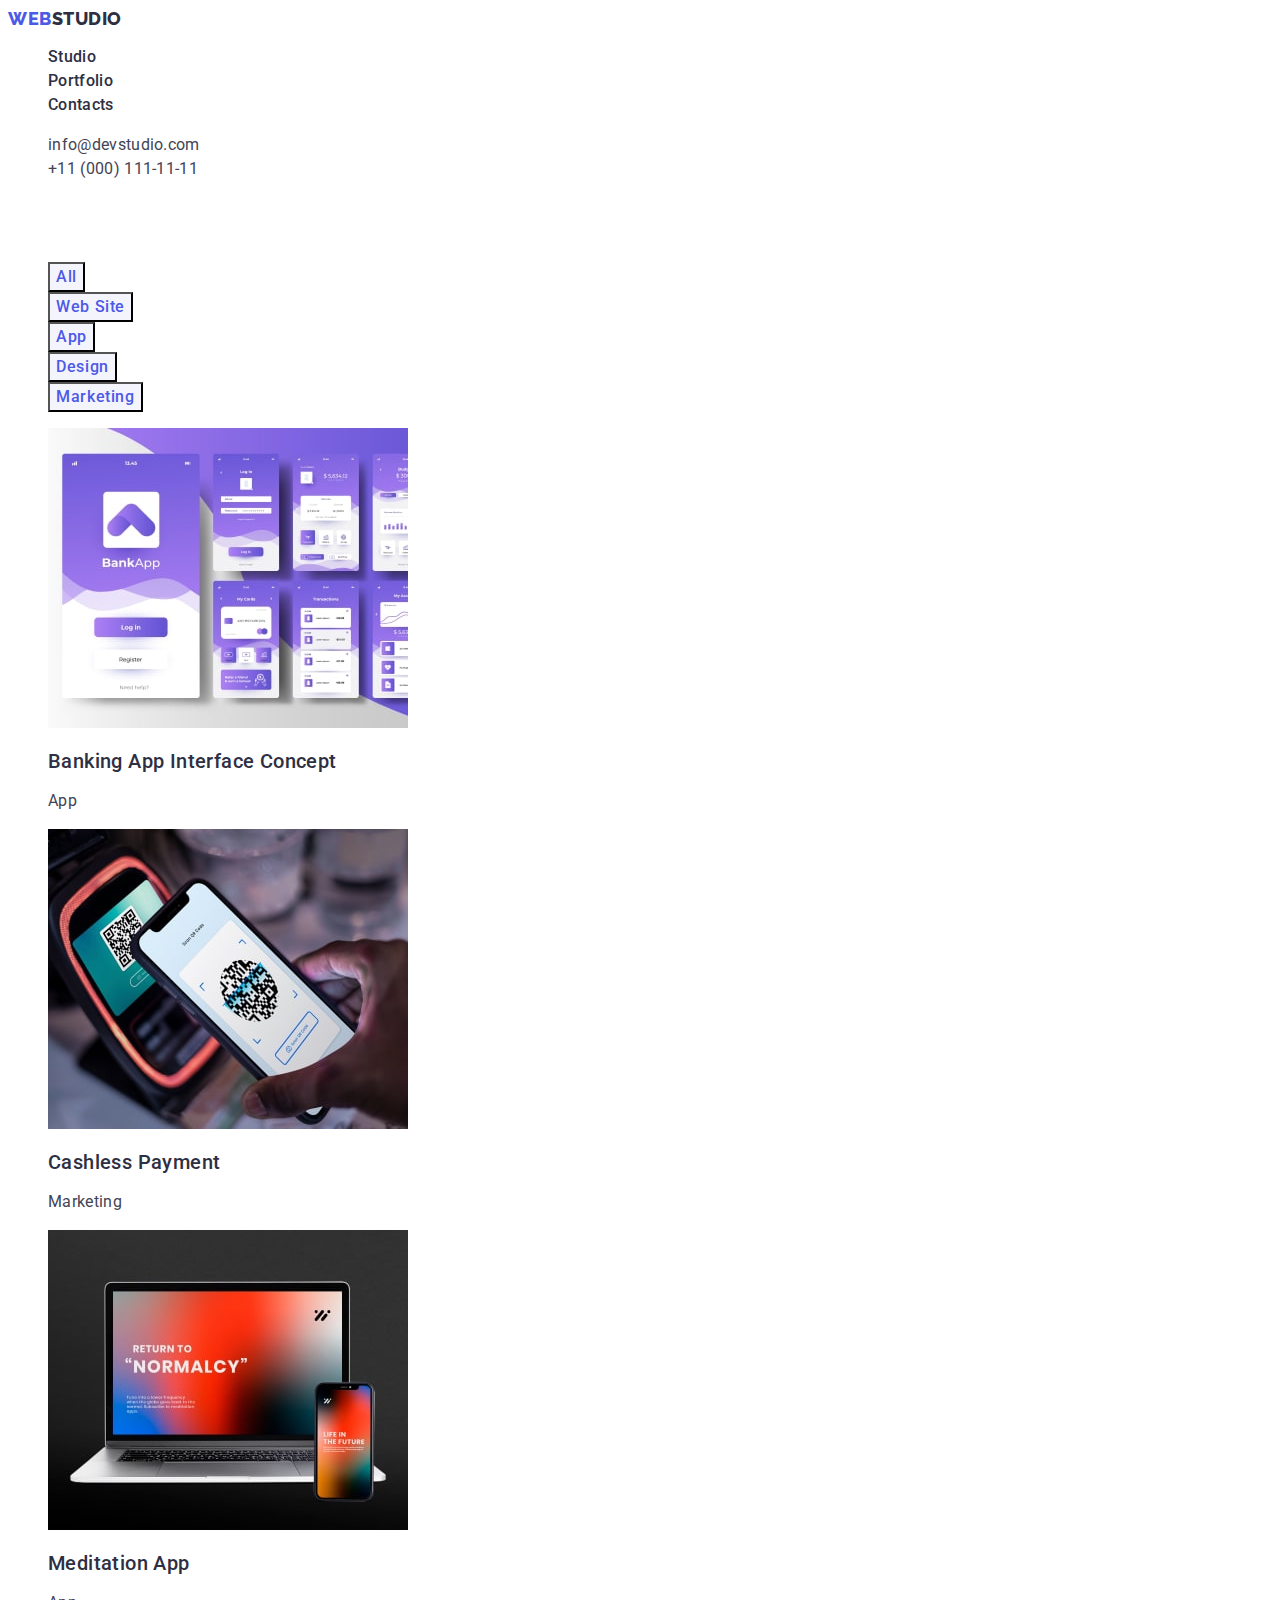
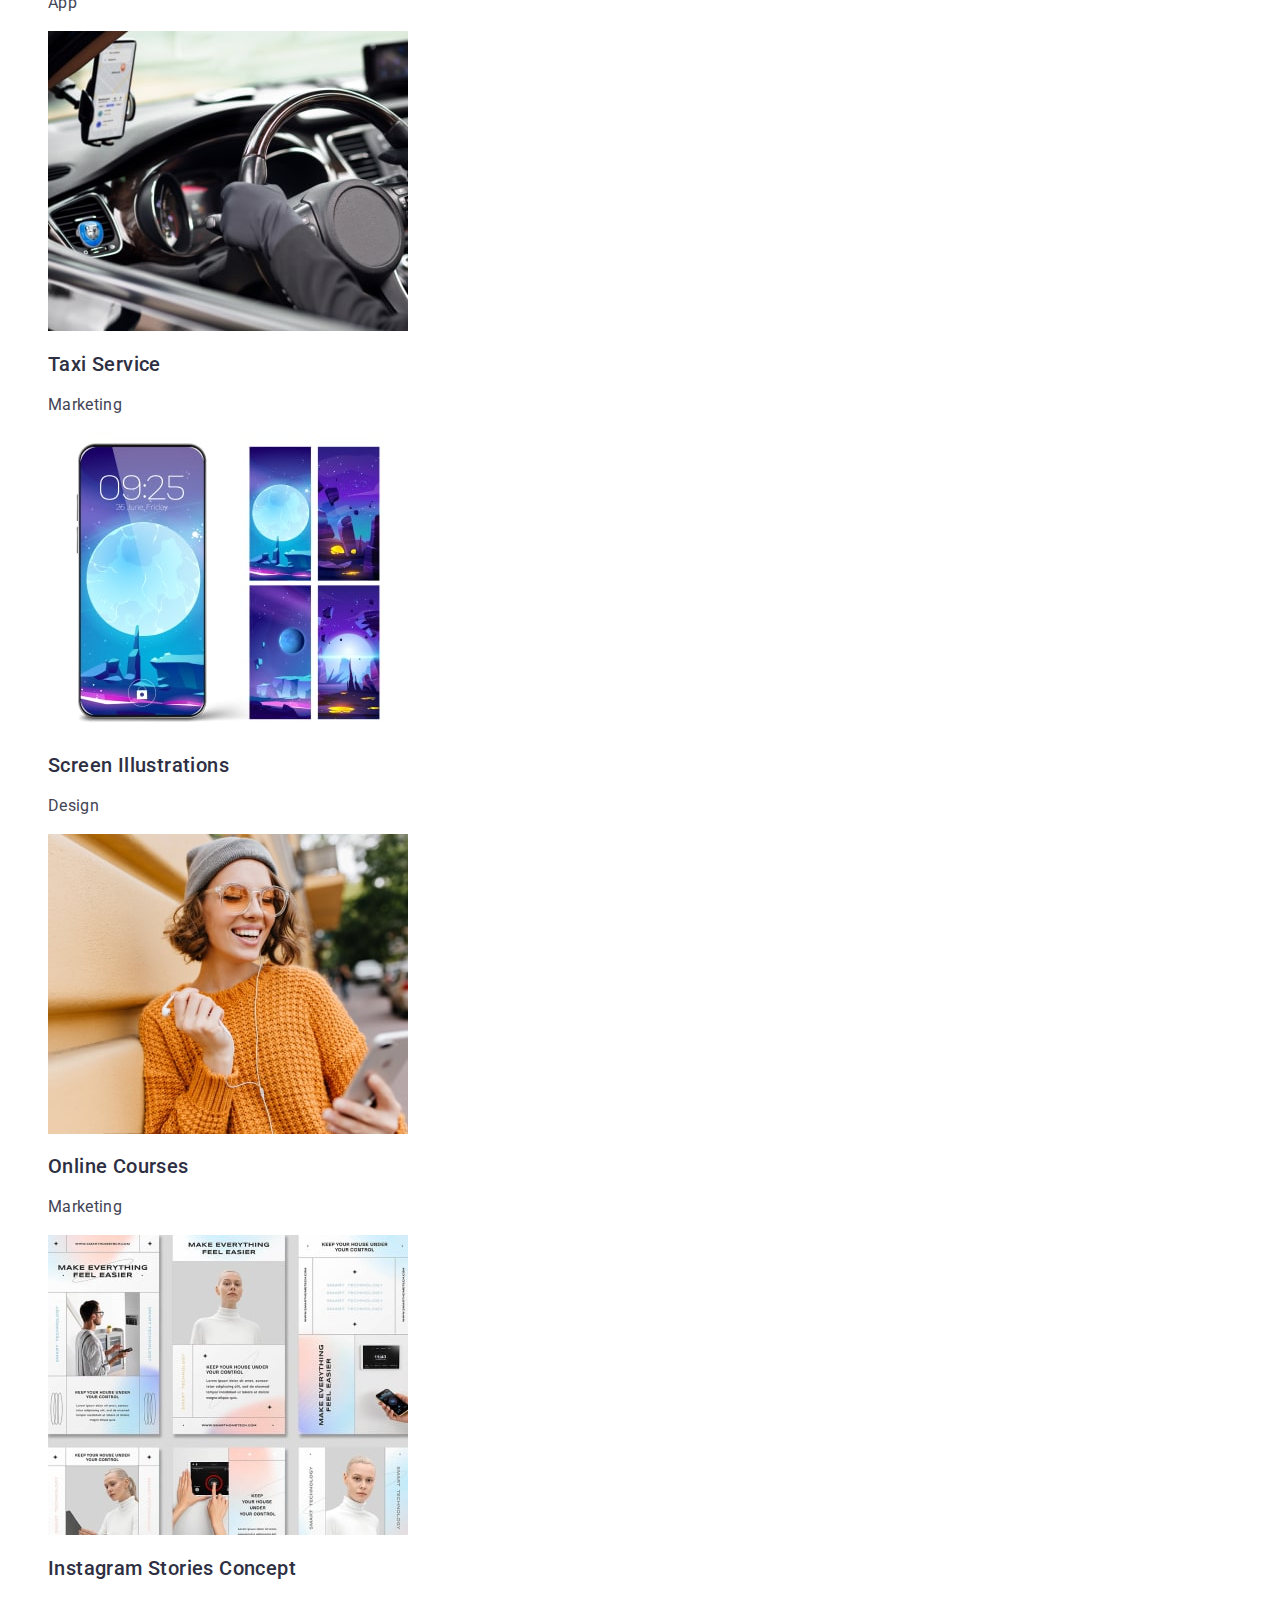
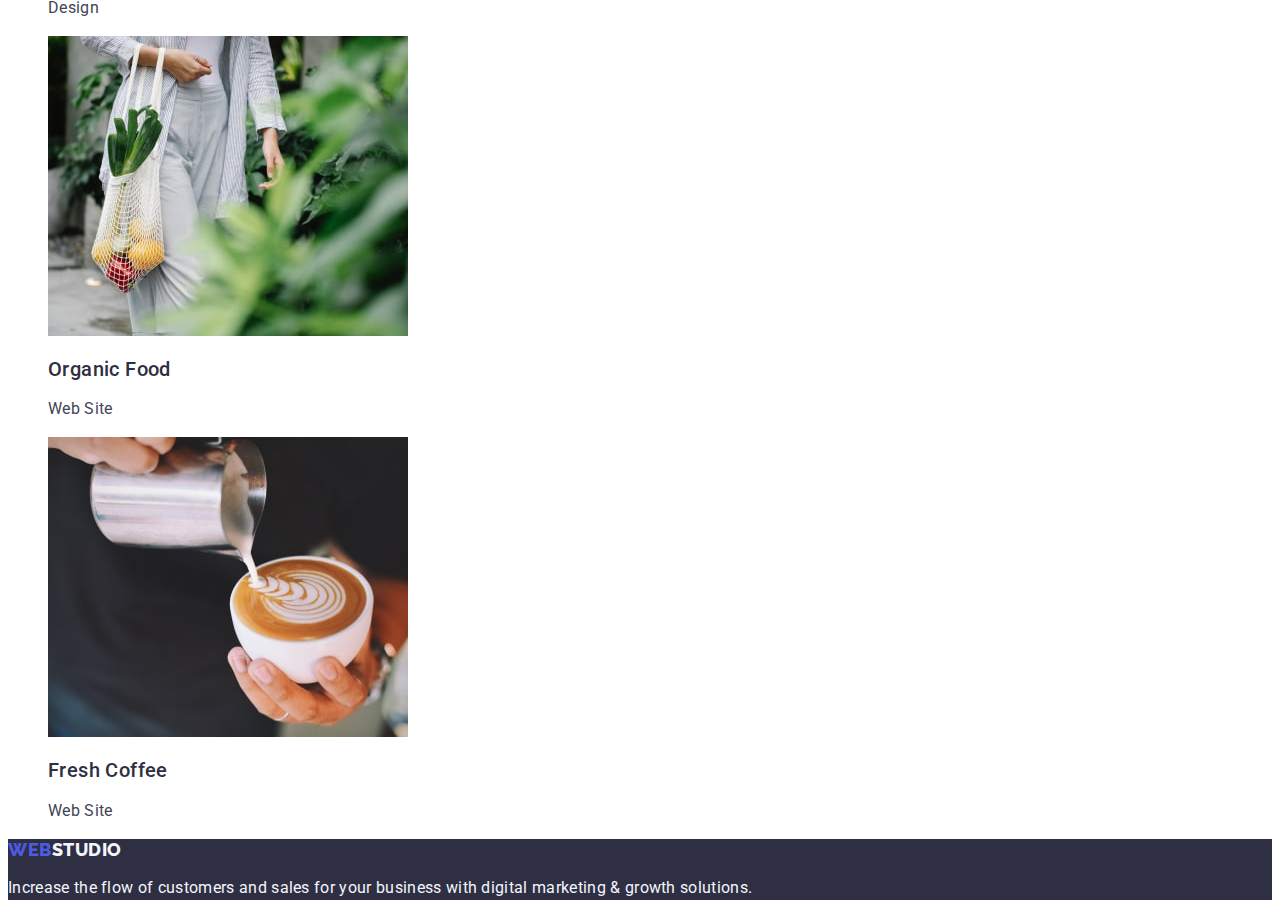
==== portfolio.html @ d4477501 "Initial commit" ====
<!DOCTYPE html>
<html lang="en">
  <head>
    <meta charset="UTF-8" />
    <meta name="viewport" content="width=device-width, initial-scale=1.0" />
    <title>Portfolio(Version 4.0)</title>
    <link rel="preconnect" href="https://fonts.googleapis.com" />
    <link rel="preconnect" href="https://fonts.gstatic.com" crossorigin />
    <link
      href="https://fonts.googleapis.com/css2?family=Raleway:wght@800&family=Roboto:wght@400;500;700&display=swap"
      rel="stylesheet"
    />
    <link rel="stylesheet" href="./css/style.css" />
  </head>
  <body>
    <header class="header">
      <nav class="header-navigation">
        <a class="header-logo link" href="./index.html"
          >Web<span class="secondpart-logo">Studio</span></a
        >
        <ul class="header-menu list">
          <li class="header-menu-item">
            <a class="header-menu-list link" href="./index.html">Studio</a>
          </li>
          <li class="header-menu-item">
            <a class="header-menu-list link" href="./portfolio.html"
              >Portfolio</a
            >
          </li>
          <li class="header-menu-item">
            <a class="header-menu-list link" href="">Contacts</a>
          </li>
        </ul>
      </nav>
      <address class="contacts">
        <ul class="contacts-list list">
          <li class="contacts-item">
            <a class="contacts-item-link link" href="mailto:info@devstudio.com"
              >info@devstudio.com</a
            >
          </li>
          <li class="contacts-item">
            <a class="contacts-item-link link" href="tel:+110001111111"
              >+11 (000) 111-11-11</a
            >
          </li>
        </ul>
      </address>
    </header>
    <main>
      <section>
        <h1 class="visually-hidden">Projects</h1>
        <ul class="projects-list list">
          <li><button class="button-project" type="button">All</button></li>
          <li>
            <button class="button-project" type="button">Web Site</button>
          </li>
          <li><button class="button-project" type="button">App</button></li>
          <li><button class="button-project" type="button">Design</button></li>
          <li>
            <button class="button-project" type="button">Marketing</button>
          </li>
        </ul>
        <ul class="portfolio-list list">
          <li class="portfolio-item">
            <a class="portfolio-link link" href="./images/bankingapp.jpg">
              <img src="./images/bankingapp.jpg" alt="bankingapp" width="360" />
              <h2 class="portfolio-projects-titles">
                Banking App Interface Concept
              </h2>
              <p class="portfolio-projects-text">App</p>
            </a>
          </li>
          <li class="portfolio-item">
            <a class="portfolio-link link" href="./images/cashless.jpg"
              ><img src="./images/cashless.jpg" alt="cashless" width="360" />
              <h2 class="portfolio-projects-titles">Cashless Payment</h2>
              <p class="portfolio-projects-text">Marketing</p>
            </a>
          </li>
          <li class="portfolio-item">
            <a class="portfolio-link link" href="./images/meditationapp.jpg">
              <img
                src="./images/meditationapp.jpg"
                alt="meditationapp"
                width="360"
              />
              <h2 class="portfolio-projects-titles">Meditation App</h2>
              <p class="portfolio-projects-text">App</p>
            </a>
          </li>
          <li class="portfolio-item">
            <a class="portfolio-link link" href="./images/taxi.jpg">
              <img src="./images/taxi.jpg" alt="taxi" width="360" />
              <h2 class="portfolio-projects-titles">Taxi Service</h2>
              <p class="portfolio-projects-text">Marketing</p>
            </a>
          </li>
          <li class="portfolio-item">
            <a class="portfolio-link link" href="./images/screen.jpg"
              ><img src="./images/screen.jpg" alt="screen" width="360" />
              <h2 class="portfolio-projects-titles">Screen Illustrations</h2>
              <p class="portfolio-projects-text">Design</p>
            </a>
          </li>
          <li class="portfolio-item">
            <a class="portfolio-link link" href="./images/onlinecourses.jpg">
              <img
                src="./images/onlinecourses.jpg"
                alt="onlinecourses"
                width="360"
              />
              <h2 class="portfolio-projects-titles">Online Courses</h2>
              <p class="portfolio-projects-text">Marketing</p>
            </a>
          </li>
          <li class="portfolio-item">
            <a class="portfolio-link link" href="./images/instastories.jpg">
              <img
                src="./images/instastories.jpg"
                alt="instastories"
                width="360"
              />
              <h2 class="portfolio-projects-titles">
                Instagram Stories Concept
              </h2>
              <p class="portfolio-projects-text">Design</p>
            </a>
          </li>
          <li class="portfolio-item">
            <a class="portfolio-link link" href="./images/organicfood.jpg">
              <img
                src="./images/organicfood.jpg"
                alt="organicfood"
                width="360"
              />
              <h2 class="portfolio-projects-titles">Organic Food</h2>
              <p class="portfolio-projects-text">Web Site</p>
            </a>
          </li>
          <li class="portfolio-item">
            <a class="portfolio-link link" href="./images/coffee.jpg">
              <img src="./images/coffee.jpg" alt="coffee" width="360" />
              <h2 class="portfolio-projects-titles">Fresh Coffee</h2>
              <p class="portfolio-projects-text">Web Site</p>
            </a>
          </li>
        </ul>
      </section>
    </main>
    <footer class="footer">
      <a class="footer-logo link" href="./index.html"
        >Web<span class="footer-secondpart-logo">Studio</span></a
      >
      <p class="footer-text">
        Increase the flow of customers and sales for your business with digital
        marketing & growth solutions.
      </p>
    </footer>
  </body>
</html>
---- css/style.css ----
:root{
    --iris: #4D5AE5;
    --navyblue: #2E2F42;
    --ocean: #404BBF;
    --slate: #434455;
    --white: #FFF;
    --cloud: #F4F4FD;
    --cornflower: #E7E9FC;    
}

body { 
    font-family: "Roboto", sans-serif;
    color:var(--slate);
    background-color: var(--white);
}
.visually-hidden {
    clip: rect(0 0 0 0);
    clip-path: inset(50%);
    overflow: hidden;
    white-space: nowrap;
}
.link {
    text-decoration: none;
}
.list {
    list-style-type: none;
}
.header-logo {
    color: var(--iris);
        font-size: 18px;
        font-family: Raleway, sans-serif;        
        font-weight: 800;
        line-height: 1.17;
        letter-spacing: 0.03em;
        text-transform: uppercase;
}
.secondpart-logo {
    color: var(--navyblue);
}
/**---------------HEADER----------------*/
.header-menu-list {
    color: var(--navyblue);
    font-size: 16px;
    font-weight: 500;
    line-height: 1.5;
    letter-spacing: 0.02em;
}
.header-menu-list:hover,
.header-menu-list:focus {
    color: var(--ocean);
}

    .contacts {
        font-style: normal;
    }

.contacts-item-link {
    color: var(--slate);
        font-size: 16px;
        line-height: 1.5;
        letter-spacing: 0.02em;
}
.contacts-item-link:hover,
.contacts-item-link:focus {
    color: var(--ocean);
}
/**---------------HERO----------------*/
.hero {
    background: var(--navyblue);
}
.hero-tittle {
        color: var(--white);
        text-align: center;
        font-size: 56px;
        font-weight: 700;
        line-height: 1.07;
        letter-spacing: 0.02em;
}
.hero-button {
        color:var(--white);       
        font-size: 16px;
        font-family: "Roboto", sans-serif;
        font-weight: 500;
        line-height: 1.5;
        letter-spacing: 0.04em;
        background-color: var(--iris);
        cursor: pointer;
}
.hero-button:hover,
.hero-button:focus {
    background-color: var(--ocean);
}

/**---------------ADWANTAGES----------------*/

.advantages {

}

.advantages-list {

}


.advantages-item {

}

.advantages-subtitle {
    color: var(--navyblue);
    font-size: 20px;
    font-weight: 500;
    line-height: 1.2;
    letter-spacing: 0.02em;
}

.advantages-item-text {
    color: var(--slate);
    font-size: 16px;
    line-height: 1.5;
    letter-spacing: 0.02em;
}


/**---------------PRODUUCTS----------------*/


.products {}

.products-title {
        color: var(--navyblue);
        text-align: center;
        font-size: 36px;
        font-weight: 700;
        line-height: 1.11;
        letter-spacing: 0.02em;
        text-transform: capitalize;
}

.products-list {}

.list {}

.products-item {}

.products-img {}

/**---------------TEAM----------------*/


.team {
background-color: var(--cloud);
}

.team-tittle {
        color: var(--navyblue);
        text-align: center;
        font-size: 36px;
        font-weight: 700;
        line-height: 1.11;
        letter-spacing: 0.02em;
        text-transform: capitalize;
}

.team-list {
}

.list {}

.team-item {
    background-color: var(--white);
}

.team-name {
        color: var(--navyblue);
        text-align: center;
        font-size: 20px;
        font-weight: 500;
        line-height: 1.2;
        letter-spacing: 0.02em;
}

.team-name-text {

        color: var(--slate);
        text-align: center;
        font-size: 16px;
        line-height: 1.5;
        letter-spacing: 0.02em;
}

/**---------------FOOTER----------------*/

.footer {
    background-color: var(--navyblue);
}

.footer-logo {
        color: var(--iris);
        font-size: 18px;
        font-family: Raleway, sans-serif;
        font-weight: 800;
        line-height:1.17;
        letter-spacing: 0.03em;
        text-transform: uppercase;
}


.footer-secondpart-logo {
        color: var(--cloud);
}

.footer-text {
        color: var(--cloud);
        font-size: 16px;
        line-height: 1.5;
        letter-spacing: 0.02em;
}

/**---------------PORTFOLIOPROJECTS----------------*/

.projects-list {}

.button-project {
        color: var(--iris);
        text-align: center;
        font-family: Roboto, sans-serif;
        font-size: 16px;
        font-style: normal;
        font-weight: 500;
        line-height: 1.5;
        letter-spacing: 0.04em;
        background-color: var(--cloud);
        cursor: pointer;        
}

.button-project:hover,
.button-project:focus {
    color: var(--white);
    background-color: var(--ocean);
}

.portfolio-list {}

.portfolio-item {}

    .portfolio-projects-titles {
            color: var(--navyblue);
            font-size: 20px;
            font-weight: 500;
            line-height: 1.2;
            letter-spacing: 0.02em;
    }

    .portfolio-projects-text {
            color: var(--slate);
            font-size: 16px;
            line-height: 1.5;
            letter-spacing: 0.02em;
    }
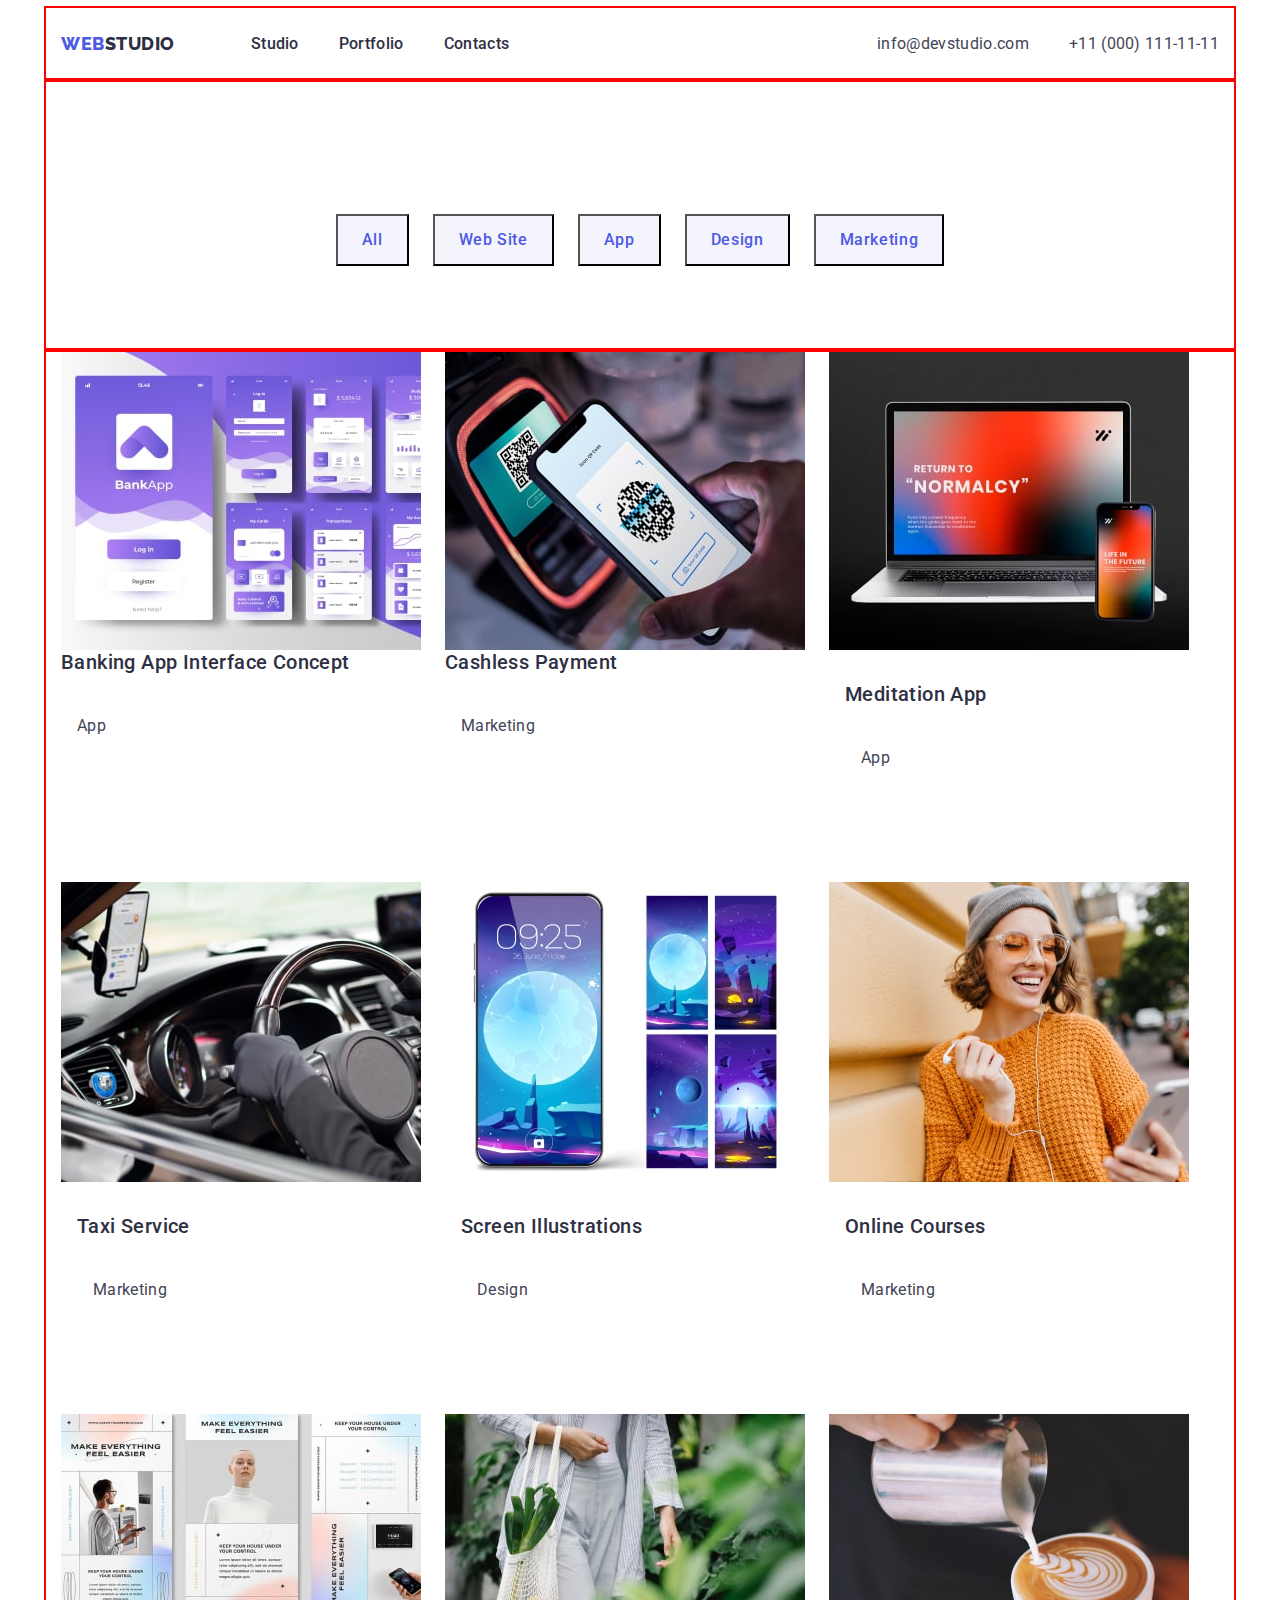
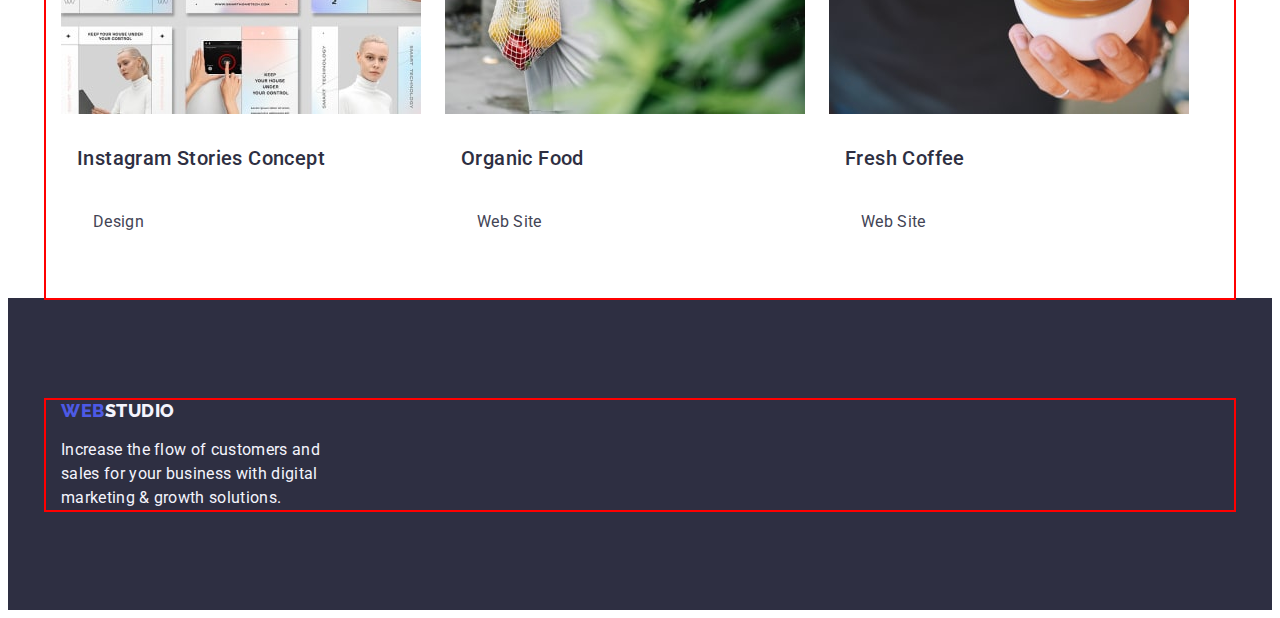
==== commit d6326baf: "hw-03" ====
--- a/portfolio.html
+++ b/portfolio.html
@@ -14,148 +14,177 @@
   </head>
   <body>
     <header class="header">
-      <nav class="header-navigation">
-        <a class="header-logo link" href="./index.html"
-          >Web<span class="secondpart-logo">Studio</span></a
-        >
-        <ul class="header-menu list">
-          <li class="header-menu-item">
-            <a class="header-menu-list link" href="./index.html">Studio</a>
-          </li>
-          <li class="header-menu-item">
-            <a class="header-menu-list link" href="./portfolio.html"
-              >Portfolio</a
-            >
-          </li>
-          <li class="header-menu-item">
-            <a class="header-menu-list link" href="">Contacts</a>
-          </li>
-        </ul>
-      </nav>
-      <address class="contacts">
-        <ul class="contacts-list list">
-          <li class="contacts-item">
-            <a class="contacts-item-link link" href="mailto:info@devstudio.com"
-              >info@devstudio.com</a
-            >
-          </li>
-          <li class="contacts-item">
-            <a class="contacts-item-link link" href="tel:+110001111111"
-              >+11 (000) 111-11-11</a
-            >
-          </li>
-        </ul>
-      </address>
+      <div class="header-container container">
+        <nav class="header-navigation">
+          <a class="header-logo link" href="./index.html"
+            >Web<span class="secondpart-logo">Studio</span></a
+          >
+          <ul class="header-menu list">
+            <li class="header-menu-item">
+              <a class="header-menu-list link" href="./index.html">Studio</a>
+            </li>
+            <li class="header-menu-item">
+              <a class="header-menu-list link" href="./portfolio.html"
+                >Portfolio</a
+              >
+            </li>
+            <li class="header-menu-item">
+              <a class="header-menu-list link" href="">Contacts</a>
+            </li>
+          </ul>
+        </nav>
+
+        <address class="contacts">
+          <ul class="contacts-list list">
+            <li class="contacts-item">
+              <a
+                class="contacts-item-link link"
+                href="mailto:info@devstudio.com"
+                >info@devstudio.com</a
+              >
+            </li>
+            <li class="contacts-item">
+              <a class="contacts-item-link link" href="tel:+110001111111"
+                >+11 (000) 111-11-11</a
+              >
+            </li>
+          </ul>
+        </address>
+      </div>
     </header>
     <main>
       <section>
-        <h1 class="visually-hidden">Projects</h1>
-        <ul class="projects-list list">
-          <li><button class="button-project" type="button">All</button></li>
-          <li>
-            <button class="button-project" type="button">Web Site</button>
-          </li>
-          <li><button class="button-project" type="button">App</button></li>
-          <li><button class="button-project" type="button">Design</button></li>
-          <li>
-            <button class="button-project" type="button">Marketing</button>
-          </li>
+        <div class="container">
+          <h1 class="visually-hidden">Projects</h1>
+          <ul class="projects-list list">
+            <li><button class="button-project" type="button">All</button></li>
+            <li>
+              <button class="button-project" type="button">Web Site</button>
+            </li>
+            <li><button class="button-project" type="button">App</button></li>
+            <li><button class="button-project" type="button">Design</button></li>
+            <li>
+              <button class="button-project" type="button">Marketing</button>
+            </li>
+        </div>
         </ul>
-        <ul class="portfolio-list list">
-          <li class="portfolio-item">
-            <a class="portfolio-link link" href="./images/bankingapp.jpg">
-              <img src="./images/bankingapp.jpg" alt="bankingapp" width="360" />
-              <h2 class="portfolio-projects-titles">
-                Banking App Interface Concept
-              </h2>
-              <p class="portfolio-projects-text">App</p>
-            </a>
-          </li>
-          <li class="portfolio-item">
-            <a class="portfolio-link link" href="./images/cashless.jpg"
-              ><img src="./images/cashless.jpg" alt="cashless" width="360" />
-              <h2 class="portfolio-projects-titles">Cashless Payment</h2>
-              <p class="portfolio-projects-text">Marketing</p>
-            </a>
-          </li>
-          <li class="portfolio-item">
-            <a class="portfolio-link link" href="./images/meditationapp.jpg">
-              <img
-                src="./images/meditationapp.jpg"
-                alt="meditationapp"
-                width="360"
-              />
-              <h2 class="portfolio-projects-titles">Meditation App</h2>
-              <p class="portfolio-projects-text">App</p>
-            </a>
-          </li>
-          <li class="portfolio-item">
-            <a class="portfolio-link link" href="./images/taxi.jpg">
-              <img src="./images/taxi.jpg" alt="taxi" width="360" />
-              <h2 class="portfolio-projects-titles">Taxi Service</h2>
-              <p class="portfolio-projects-text">Marketing</p>
-            </a>
-          </li>
-          <li class="portfolio-item">
-            <a class="portfolio-link link" href="./images/screen.jpg"
-              ><img src="./images/screen.jpg" alt="screen" width="360" />
-              <h2 class="portfolio-projects-titles">Screen Illustrations</h2>
-              <p class="portfolio-projects-text">Design</p>
-            </a>
-          </li>
-          <li class="portfolio-item">
-            <a class="portfolio-link link" href="./images/onlinecourses.jpg">
-              <img
-                src="./images/onlinecourses.jpg"
-                alt="onlinecourses"
-                width="360"
-              />
-              <h2 class="portfolio-projects-titles">Online Courses</h2>
-              <p class="portfolio-projects-text">Marketing</p>
-            </a>
-          </li>
-          <li class="portfolio-item">
-            <a class="portfolio-link link" href="./images/instastories.jpg">
-              <img
-                src="./images/instastories.jpg"
-                alt="instastories"
-                width="360"
-              />
-              <h2 class="portfolio-projects-titles">
-                Instagram Stories Concept
-              </h2>
-              <p class="portfolio-projects-text">Design</p>
-            </a>
-          </li>
-          <li class="portfolio-item">
-            <a class="portfolio-link link" href="./images/organicfood.jpg">
-              <img
-                src="./images/organicfood.jpg"
-                alt="organicfood"
-                width="360"
-              />
-              <h2 class="portfolio-projects-titles">Organic Food</h2>
-              <p class="portfolio-projects-text">Web Site</p>
-            </a>
-          </li>
-          <li class="portfolio-item">
-            <a class="portfolio-link link" href="./images/coffee.jpg">
-              <img src="./images/coffee.jpg" alt="coffee" width="360" />
-              <h2 class="portfolio-projects-titles">Fresh Coffee</h2>
-              <p class="portfolio-projects-text">Web Site</p>
-            </a>
-          </li>
-        </ul>
+        <div class="container">
+          <ul class="portfolio-list list">
+            <li class="portfolio-item">
+              <a class="portfolio-link link" href="./images/bankingapp.jpg">
+                <img src="./images/bankingapp.jpg" alt="bankingapp" width="360" />
+                <div class="project-text-block">
+                  <h2 class="portfolio-projects-titles">
+                    Banking App Interface Concept
+                  </h2>
+                  <p class="portfolio-projects-text">App</p>
+                </div>
+                </a>
+            </li>
+            <li class="portfolio-item">
+              <a class="portfolio-link link" href="./images/cashless.jpg"
+                ><img src="./images/cashless.jpg" alt="cashless" width="360" />
+                <div class="project-text-block">
+                  <h2 class="portfolio-projects-titles">Cashless Payment</h2>
+                  <p class="portfolio-projects-text">Marketing</p>
+                </div>
+              </a>
+            </li>
+            <li class="portfolio-item">
+              <a class="portfolio-link link" href="./images/meditationapp.jpg">
+                <img
+                  src="./images/meditationapp.jpg"
+                  alt="meditationapp"
+                  width="360"
+                />
+                <div class="portfolio-projects-text">
+                  <h2 class="portfolio-projects-titles">Meditation App</h2>
+                  <p class="portfolio-projects-text">App</p>
+                </div>
+              </a>
+            </li>
+            <li class="portfolio-item">
+              <a class="portfolio-link link" href="./images/taxi.jpg">
+                <img src="./images/taxi.jpg" alt="taxi" width="360" />
+                <div class="portfolio-projects-text">
+                  <h2 class="portfolio-projects-titles">Taxi Service</h2>
+                  <p class="portfolio-projects-text">Marketing</p>
+                </div>
+              </a>
+            </li>
+            <li class="portfolio-item">
+              <a class="portfolio-link link" href="./images/screen.jpg"
+                ><img src="./images/screen.jpg" alt="screen" width="360" />
+                <div class="portfolio-projects-text">
+                  <h2 class="portfolio-projects-titles">Screen Illustrations</h2>
+                  <p class="portfolio-projects-text">Design</p>
+                </div>
+              </a>
+            </li>
+            <li class="portfolio-item">
+              <a class="portfolio-link link" href="./images/onlinecourses.jpg">
+                <img
+                  src="./images/onlinecourses.jpg"
+                  alt="onlinecourses"
+                  width="360"
+                />
+                <div class="portfolio-projects-text">
+                  <h2 class="portfolio-projects-titles">Online Courses</h2>
+                  <p class="portfolio-projects-text">Marketing</p>
+                </div>
+              </a>
+            </li>
+            <li class="portfolio-item">
+              <a class="portfolio-link link" href="./images/instastories.jpg">
+                <img
+                  src="./images/instastories.jpg"
+                  alt="instastories"
+                  width="360"
+                />
+                <div class="portfolio-projects-text">
+                  <h2 class="portfolio-projects-titles">
+                    Instagram Stories Concept
+                  </h2>
+                  <p class="portfolio-projects-text">Design</p>
+                </div>
+              </a>
+            </li>
+            <li class="portfolio-item">
+              <a class="portfolio-link link" href="./images/organicfood.jpg">
+                <img
+                  src="./images/organicfood.jpg"
+                  alt="organicfood"
+                  width="360"
+                />
+                <div class="portfolio-projects-text">
+                  <h2 class="portfolio-projects-titles">Organic Food</h2>
+                  <p class="portfolio-projects-text">Web Site</p>
+                </div>
+              </a>
+            </li>
+            <li class="portfolio-item">
+              <a class="portfolio-link link" href="./images/coffee.jpg">
+                <img src="./images/coffee.jpg" alt="coffee" width="360" />
+                <div class="portfolio-projects-text">
+                  <h2 class="portfolio-projects-titles">Fresh Coffee</h2>
+                  <p class="portfolio-projects-text">Web Site</p>
+                </div>
+              </a>
+            </li>
+          </ul>
+        </div>
       </section>
     </main>
     <footer class="footer">
-      <a class="footer-logo link" href="./index.html"
-        >Web<span class="footer-secondpart-logo">Studio</span></a
-      >
-      <p class="footer-text">
-        Increase the flow of customers and sales for your business with digital
-        marketing & growth solutions.
-      </p>
+      <div class="container">
+        <a class="footer-logo link" href="./index.html"
+          >Web<span class="footer-secondpart-logo">Studio</span></a
+        >
+        <p class="footer-text">
+          Increase the flow of customers and sales for your business with
+          digital marketing & growth solutions.
+        </p>
+      </div>
     </footer>
   </body>
 </html>
--- a/css/style.css
+++ b/css/style.css
@@ -8,11 +8,40 @@
     --cornflower: #E7E9FC;    
 }
 
+p, h1,h2,h3,h4,h5,h6 {
+    margin-top: 0;
+    margin-bottom: 0;
+}
+
+ul, ol {
+    margin-top: 0;
+    margin-bottom: 0;
+    padding-left: 0;
+    margin: 0 auto;
+}
+
+img {
+    display: block;
+    max-width: 100%;
+    height: auto;
+}
+
 body { 
     font-family: "Roboto", sans-serif;
     color:var(--slate);
     background-color: var(--white);
 }
+
+.container {
+    width: 100%;
+    max-width: 1158px;
+    padding: 0 15px;
+    margin: 0 auto;
+    outline: 2px solid red;
+}
+
+
+
 .visually-hidden {
     clip: rect(0 0 0 0);
     clip-path: inset(50%);
@@ -33,11 +62,31 @@
         line-height: 1.17;
         letter-spacing: 0.03em;
         text-transform: uppercase;
+        margin-right: 76px;
 }
 .secondpart-logo {
     color: var(--navyblue);
 }
 /**---------------HEADER----------------*/
+
+.header-container {
+    display: flex;
+    align-items: center;
+    padding-top: 24px;
+    padding-bottom: 24px;
+    justify-content: space-between;
+}
+
+.header-navigation {
+    display: flex;
+    align-items: center;
+}
+
+.header-menu {
+    display: flex;
+    gap: 40px;
+}
+
 .header-menu-list {
     color: var(--navyblue);
     font-size: 16px;
@@ -54,6 +103,12 @@
         font-style: normal;
     }
 
+    .contacts-list {
+        display: flex;
+        gap: 40px;
+        margin-left: auto;
+    }
+
 .contacts-item-link {
     color: var(--slate);
         font-size: 16px;
@@ -65,9 +120,14 @@
     color: var(--ocean);
 }
 /**---------------HERO----------------*/
-.hero {
+.hero {   
     background: var(--navyblue);
 }
+    .hero-container {
+        padding: 188px  292px;
+        margin: 0 auto;
+    }
+
 .hero-tittle {
         color: var(--white);
         text-align: center;
@@ -75,6 +135,10 @@
         font-weight: 700;
         line-height: 1.07;
         letter-spacing: 0.02em;
+        text-align: center;
+        min-width: 496px;
+        margin: 0 auto;
+        margin-bottom: 48px;
 }
 .hero-button {
         color:var(--white);       
@@ -85,6 +149,9 @@
         letter-spacing: 0.04em;
         background-color: var(--iris);
         cursor: pointer;
+        display: block;
+        padding: 16px 32px;
+        margin: 0 auto;
 }
 .hero-button:hover,
 .hero-button:focus {
@@ -94,15 +161,21 @@
 /**---------------ADWANTAGES----------------*/
 
 .advantages {
-
-}
+    margin:0 0;
+    padding-top: 120px;
+
+}
+
 
 .advantages-list {
+    display: flex;
+    gap: 24px;
 
 }
 
 
 .advantages-item {
+    width: calc((100% - 24px * 3) / 4);
 
 }
 
@@ -112,6 +185,7 @@
     font-weight: 500;
     line-height: 1.2;
     letter-spacing: 0.02em;
+    margin-bottom: 8px;
 }
 
 .advantages-item-text {
@@ -125,7 +199,9 @@
 /**---------------PRODUUCTS----------------*/
 
 
-.products {}
+.products {
+    padding-top: 120px;
+}
 
 .products-title {
         color: var(--navyblue);
@@ -135,13 +211,19 @@
         line-height: 1.11;
         letter-spacing: 0.02em;
         text-transform: capitalize;
-}
-
-.products-list {}
-
-.list {}
-
-.products-item {}
+        text-align: center;
+        margin-bottom: 72px;
+}
+
+.products-list {
+    display: flex;
+    gap: 24px;
+}
+
+.products-item {
+    width: calc ((100% - 48px) / 3);
+    padding-bottom: 120px;
+}
 
 .products-img {}
 
@@ -160,15 +242,24 @@
         line-height: 1.11;
         letter-spacing: 0.02em;
         text-transform: capitalize;
+        padding-top: 120px;
+        text-align: center;
+        margin-bottom: 72px;
 }
 
 .team-list {
+    display: flex;
+    gap: 24px;
+    padding-bottom: 120px;
 }
 
 .list {}
 
 .team-item {
+    width: calc((100% - 72) - 4);
     background-color: var(--white);
+    margin-bottom: 120px;
+    margin-bottom: 8px;
 }
 
 .team-name {
@@ -178,6 +269,7 @@
         font-weight: 500;
         line-height: 1.2;
         letter-spacing: 0.02em;
+        margin-top: 32px;
 }
 
 .team-name-text {
@@ -187,12 +279,17 @@
         font-size: 16px;
         line-height: 1.5;
         letter-spacing: 0.02em;
+        padding-bottom: 32px;
 }
 
 /**---------------FOOTER----------------*/
 
 .footer {
     background-color: var(--navyblue);
+    padding-top: 101.5px;
+    padding-bottom: 100px;
+    display: flex;
+    margin: 0 0;
 }
 
 .footer-logo {
@@ -202,12 +299,12 @@
         font-weight: 800;
         line-height:1.17;
         letter-spacing: 0.03em;
-        text-transform: uppercase;
+        text-transform: uppercase;        
 }
 
 
 .footer-secondpart-logo {
-        color: var(--cloud);
+        color: var(--cloud);        
 }
 
 .footer-text {
@@ -215,11 +312,20 @@
         font-size: 16px;
         line-height: 1.5;
         letter-spacing: 0.02em;
+        max-width: 264px;
+        margin-top: 17.5px;
 }
 
 /**---------------PORTFOLIOPROJECTS----------------*/
 
-.projects-list {}
+.projects-list {
+    display: flex;
+    padding-top: 96px;
+    padding-bottom: 84px;
+    margin: 0 auto;
+    justify-content: center;
+    gap: 24px;    
+}
 
 .button-project {
         color: var(--iris);
@@ -231,7 +337,8 @@
         line-height: 1.5;
         letter-spacing: 0.04em;
         background-color: var(--cloud);
-        cursor: pointer;        
+        cursor: pointer;
+        padding: 12px 24px;        
 }
 
 .button-project:hover,
@@ -240,9 +347,18 @@
     background-color: var(--ocean);
 }
 
-.portfolio-list {}
+.portfolio-list {
+    display: flex;
+    flex-wrap: wrap;
+    gap: 48px 24px;
+}
 
 .portfolio-item {}
+
+.portfolio-projects-text {
+
+padding: 32px 16px;
+}
 
     .portfolio-projects-titles {
             color: var(--navyblue);
@@ -250,6 +366,7 @@
             font-weight: 500;
             line-height: 1.2;
             letter-spacing: 0.02em;
+            margin-bottom: 8px;
     }
 
     .portfolio-projects-text {
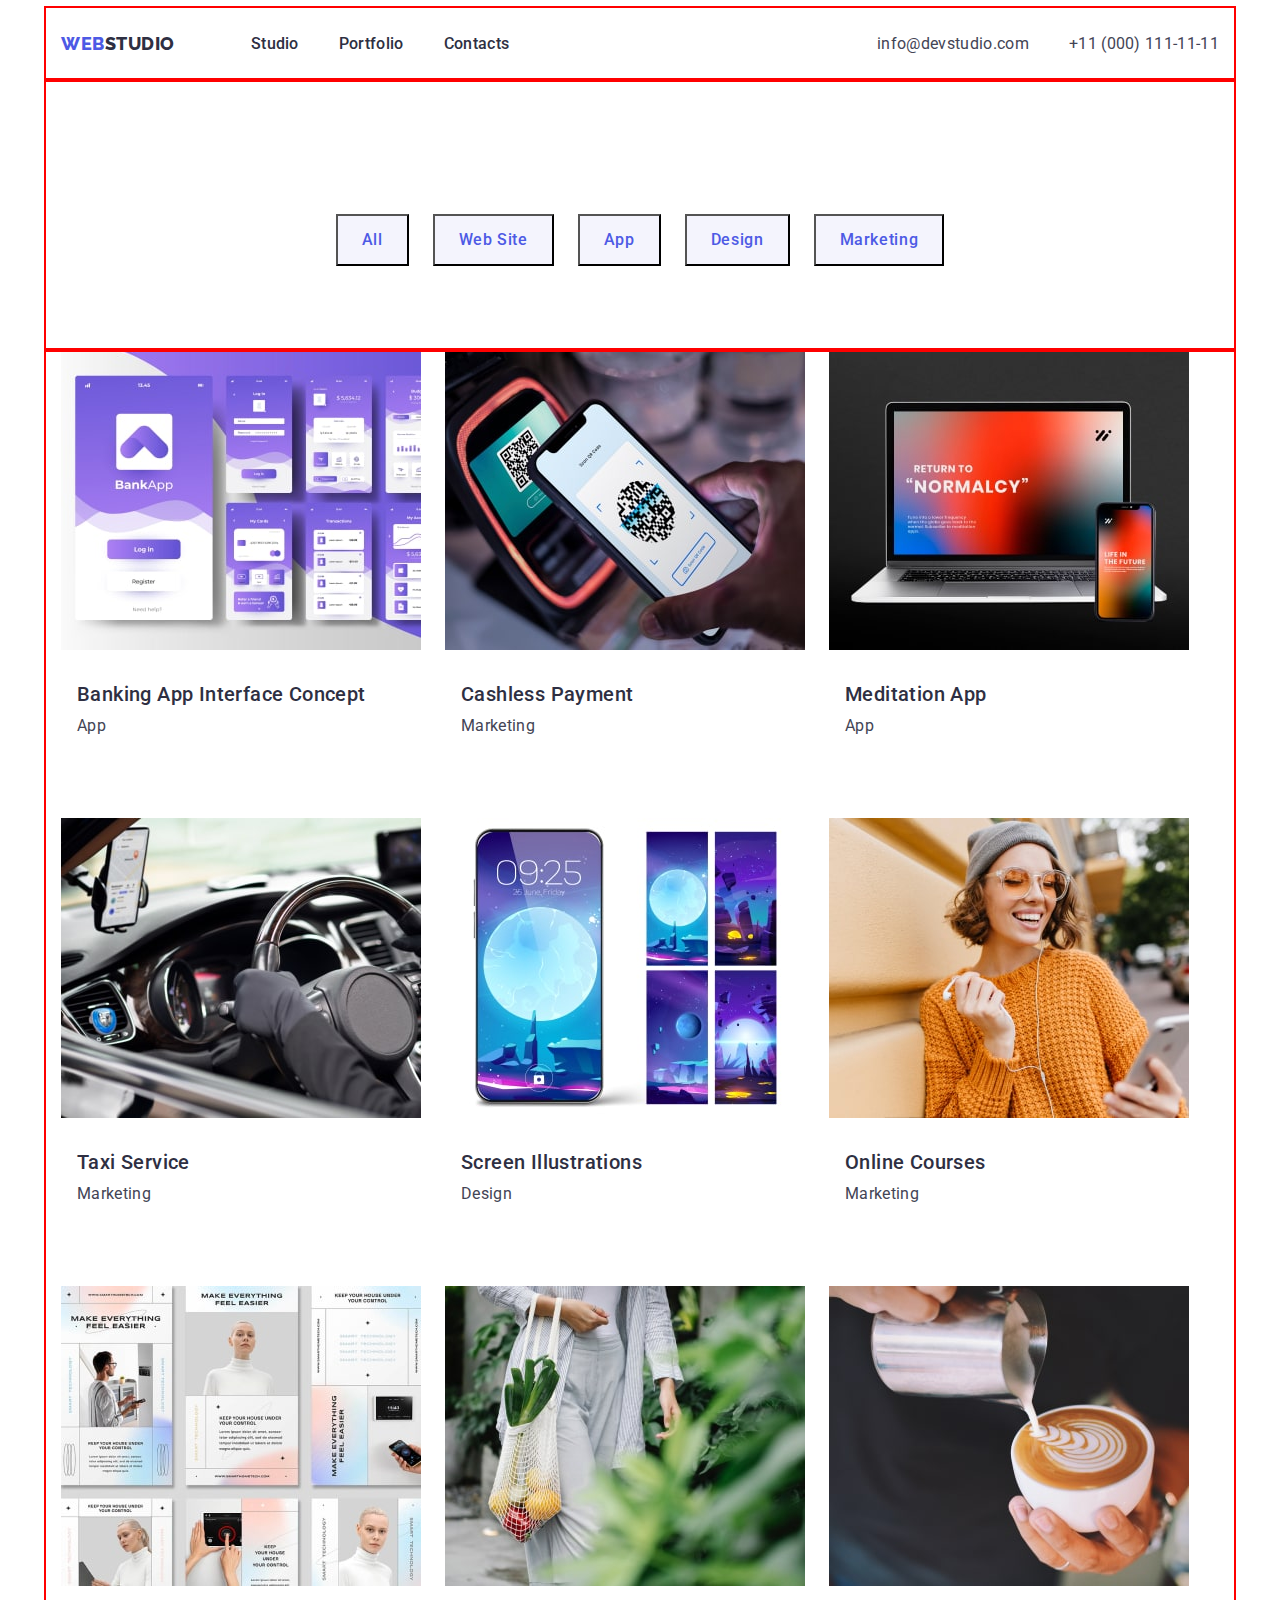
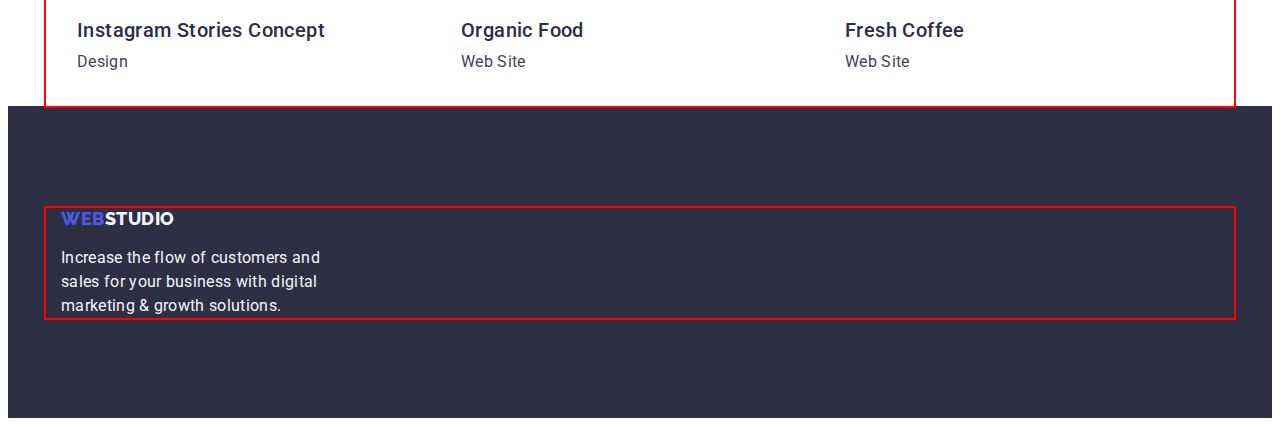
==== commit 90f00a24: "hw-03-01" ====
--- a/portfolio.html
+++ b/portfolio.html
@@ -97,7 +97,7 @@
                   alt="meditationapp"
                   width="360"
                 />
-                <div class="portfolio-projects-text">
+                <div class="project-text-block">
                   <h2 class="portfolio-projects-titles">Meditation App</h2>
                   <p class="portfolio-projects-text">App</p>
                 </div>
@@ -106,7 +106,7 @@
             <li class="portfolio-item">
               <a class="portfolio-link link" href="./images/taxi.jpg">
                 <img src="./images/taxi.jpg" alt="taxi" width="360" />
-                <div class="portfolio-projects-text">
+                <div class="project-text-block">
                   <h2 class="portfolio-projects-titles">Taxi Service</h2>
                   <p class="portfolio-projects-text">Marketing</p>
                 </div>
@@ -115,7 +115,7 @@
             <li class="portfolio-item">
               <a class="portfolio-link link" href="./images/screen.jpg"
                 ><img src="./images/screen.jpg" alt="screen" width="360" />
-                <div class="portfolio-projects-text">
+                <div class="project-text-block">
                   <h2 class="portfolio-projects-titles">Screen Illustrations</h2>
                   <p class="portfolio-projects-text">Design</p>
                 </div>
@@ -128,7 +128,7 @@
                   alt="onlinecourses"
                   width="360"
                 />
-                <div class="portfolio-projects-text">
+                <div class="project-text-block">
                   <h2 class="portfolio-projects-titles">Online Courses</h2>
                   <p class="portfolio-projects-text">Marketing</p>
                 </div>
@@ -141,7 +141,7 @@
                   alt="instastories"
                   width="360"
                 />
-                <div class="portfolio-projects-text">
+                <div class="project-text-block">
                   <h2 class="portfolio-projects-titles">
                     Instagram Stories Concept
                   </h2>
@@ -156,7 +156,7 @@
                   alt="organicfood"
                   width="360"
                 />
-                <div class="portfolio-projects-text">
+                <div class="project-text-block">
                   <h2 class="portfolio-projects-titles">Organic Food</h2>
                   <p class="portfolio-projects-text">Web Site</p>
                 </div>
@@ -165,7 +165,7 @@
             <li class="portfolio-item">
               <a class="portfolio-link link" href="./images/coffee.jpg">
                 <img src="./images/coffee.jpg" alt="coffee" width="360" />
-                <div class="portfolio-projects-text">
+                <div class="project-text-block">
                   <h2 class="portfolio-projects-titles">Fresh Coffee</h2>
                   <p class="portfolio-projects-text">Web Site</p>
                 </div>
--- a/css/style.css
+++ b/css/style.css
@@ -355,9 +355,11 @@
 
 .portfolio-item {}
 
+.project-text-block {
+    padding: 32px 16px;
+}
+
 .portfolio-projects-text {
-
-padding: 32px 16px;
 }
 
     .portfolio-projects-titles {
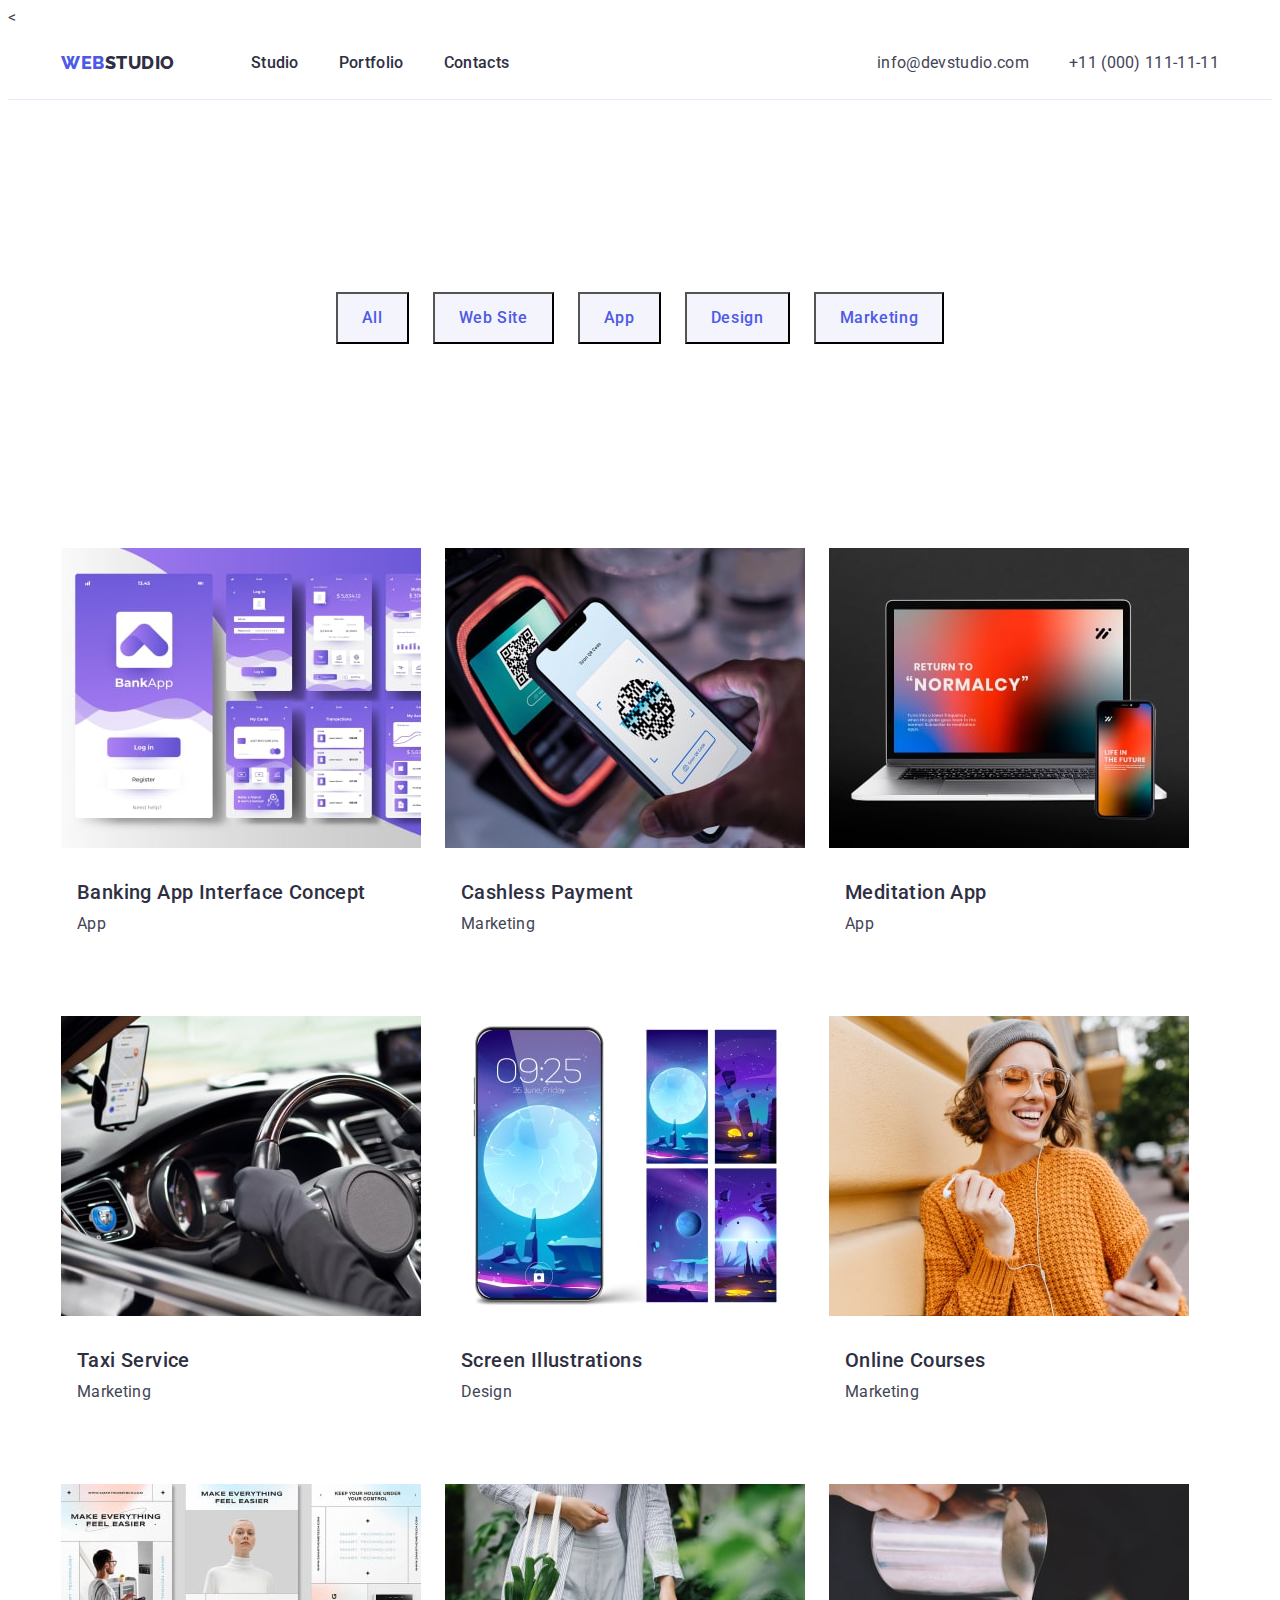
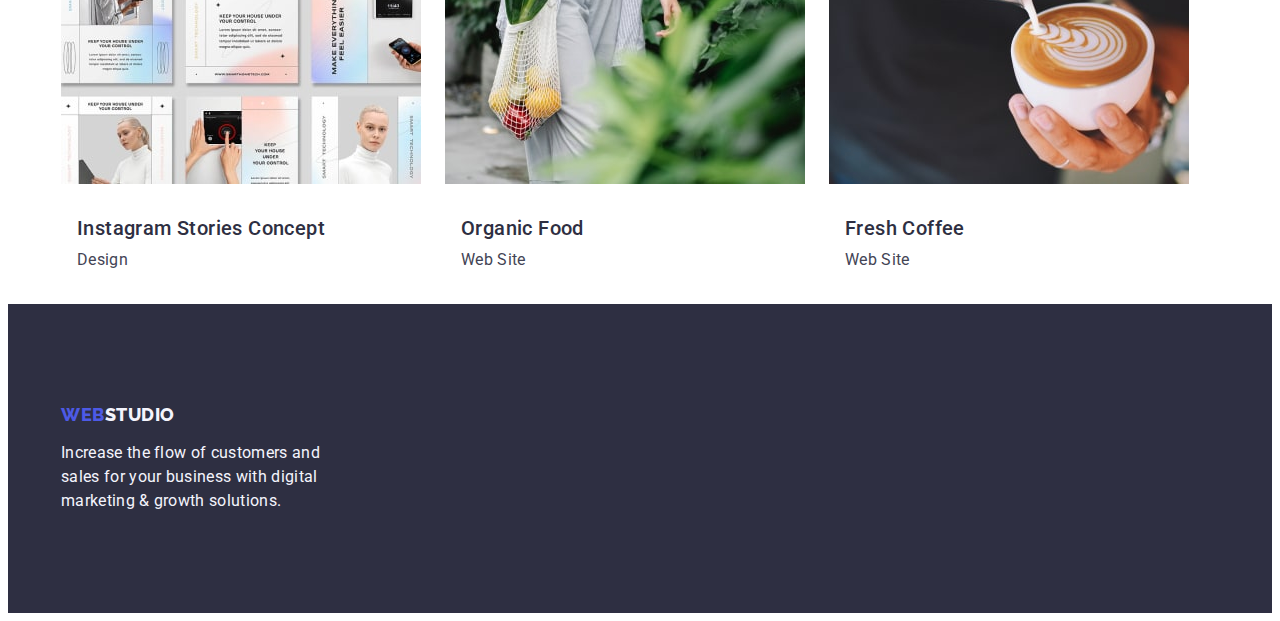
==== commit 39e6fd6b: "hw-03-07" ====
--- a/portfolio.html
+++ b/portfolio.html
@@ -1,14 +1,21 @@
-<!DOCTYPE html>
+<<!DOCTYPE html>
 <html lang="en">
   <head>
     <meta charset="UTF-8" />
     <meta name="viewport" content="width=device-width, initial-scale=1.0" />
-    <title>Portfolio(Version 4.0)</title>
+    <title>Web Studio(Version 4.0)</title>
     <link rel="preconnect" href="https://fonts.googleapis.com" />
     <link rel="preconnect" href="https://fonts.gstatic.com" crossorigin />
     <link
       href="https://fonts.googleapis.com/css2?family=Raleway:wght@800&family=Roboto:wght@400;500;700&display=swap"
       rel="stylesheet"
+    />
+    <link
+      rel="stylesheet"
+      href="https://cdnjs.cloudflare.com/ajax/libs/modern-normalize/2.0.0/modern-normalize.min.css"
+      integrity="sha512-4xo8blKMVCiXpTaLzQSLSw3KFOVPWhm/TRtuPVc4WG6kUgjH6J03IBuG7JZPkcWMxJ5huwaBpOpnwYElP/m6wg=="
+      crossorigin="anonymous"
+      referrerpolicy="no-referrer"
     />
     <link rel="stylesheet" href="./css/style.css" />
   </head>
@@ -54,8 +61,10 @@
     </header>
     <main>
       <section>
-        <div class="container">
-          <h1 class="visually-hidden">Projects</h1>
+        <div class="portfolio container">
+          <div class="visually-hidden">
+            <h1>Projects</h1>
+          </div>
           <ul class="projects-list list">
             <li><button class="button-project" type="button">All</button></li>
             <li>
--- a/css/style.css
+++ b/css/style.css
@@ -35,18 +35,19 @@
 .container {
     width: 100%;
     max-width: 1158px;
-    padding: 0 15px;
+    padding-left: 15px;
+    padding-right: 15px;
     margin: 0 auto;
-    outline: 2px solid red;
 }
 
 
 
 .visually-hidden {
-    clip: rect(0 0 0 0);
-    clip-path: inset(50%);
+    position: absolute;
+    clip: rect(1px, 1px, 1px, 1px);
+    width: 1px;
+    height: 1px;
     overflow: hidden;
-    white-space: nowrap;
 }
 .link {
     text-decoration: none;
@@ -69,17 +70,23 @@
 }
 /**---------------HEADER----------------*/
 
+.header {
+    border-bottom: 1px solid var(--cornflower);
+}
+
 .header-container {
     display: flex;
     align-items: center;
-    padding-top: 24px;
-    padding-bottom: 24px;
+    padding-left: 15px;
+    padding-right: 15px;
+    padding: 24px 0;
     justify-content: space-between;
+    
 }
 
 .header-navigation {
     display: flex;
-    align-items: center;
+    align-items: center;    
 }
 
 .header-menu {
@@ -122,9 +129,10 @@
 /**---------------HERO----------------*/
 .hero {   
     background: var(--navyblue);
-}
-    .hero-container {
-        padding: 188px  292px;
+    padding-top: 188px;
+    padding-bottom: 188px;
+}
+    .hero-container {        
         margin: 0 auto;
     }
 
@@ -136,7 +144,7 @@
         line-height: 1.07;
         letter-spacing: 0.02em;
         text-align: center;
-        min-width: 496px;
+        max-width: 496px;
         margin: 0 auto;
         margin-bottom: 48px;
 }
@@ -152,6 +160,10 @@
         display: block;
         padding: 16px 32px;
         margin: 0 auto;
+        min-width: 169px;
+        height: 56px;
+        border: none;
+        border-radius: 4px;
 }
 .hero-button:hover,
 .hero-button:focus {
@@ -163,6 +175,7 @@
 .advantages {
     margin:0 0;
     padding-top: 120px;
+    padding-bottom: 120px;
 
 }
 
@@ -200,7 +213,7 @@
 
 
 .products {
-    padding-top: 120px;
+    padding-bottom: 120px;
 }
 
 .products-title {
@@ -232,6 +245,11 @@
 
 .team {
 background-color: var(--cloud);
+padding: 120px 0;
+}
+
+.teaam-container {
+    padding: 120px 0;
 }
 
 .team-tittle {
@@ -241,17 +259,14 @@
         font-weight: 700;
         line-height: 1.11;
         letter-spacing: 0.02em;
-        text-transform: capitalize;
-        padding-top: 120px;
-        text-align: center;
+        text-transform: capitalize;        
         margin-bottom: 72px;
 }
 
 .team-list {
     display: flex;
-    gap: 24px;
-    padding-bottom: 120px;
-}
+    gap: 24px; 
+    }
 
 .list {}
 
@@ -260,6 +275,11 @@
     background-color: var(--white);
     margin-bottom: 120px;
     margin-bottom: 8px;
+    border-radius: 0px 0px 4px 4px;
+}
+
+.team-text-cont {
+padding: 32px 0;
 }
 
 .team-name {
@@ -268,38 +288,37 @@
         font-size: 20px;
         font-weight: 500;
         line-height: 1.2;
-        letter-spacing: 0.02em;
-        margin-top: 32px;
+        letter-spacing: 0.02em; 
+        margin-bottom: 8px;       
 }
 
 .team-name-text {
-
         color: var(--slate);
         text-align: center;
         font-size: 16px;
         line-height: 1.5;
         letter-spacing: 0.02em;
-        padding-bottom: 32px;
 }
 
 /**---------------FOOTER----------------*/
 
 .footer {
-    background-color: var(--navyblue);
-    padding-top: 101.5px;
-    padding-bottom: 100px;
+    background-color: var(--navyblue);    
+    padding: 100px 0;
     display: flex;
     margin: 0 0;
 }
 
 .footer-logo {
+        display: inline-block;
         color: var(--iris);
         font-size: 18px;
         font-family: Raleway, sans-serif;
         font-weight: 800;
         line-height:1.17;
         letter-spacing: 0.03em;
-        text-transform: uppercase;        
+        text-transform: uppercase; 
+        margin-bottom: 16px;       
 }
 
 
@@ -313,10 +332,13 @@
         line-height: 1.5;
         letter-spacing: 0.02em;
         max-width: 264px;
-        margin-top: 17.5px;
 }
 
 /**---------------PORTFOLIOPROJECTS----------------*/
+
+.portfolio {
+    padding: 96px 0 120px 0;
+}
 
 .projects-list {
     display: flex;
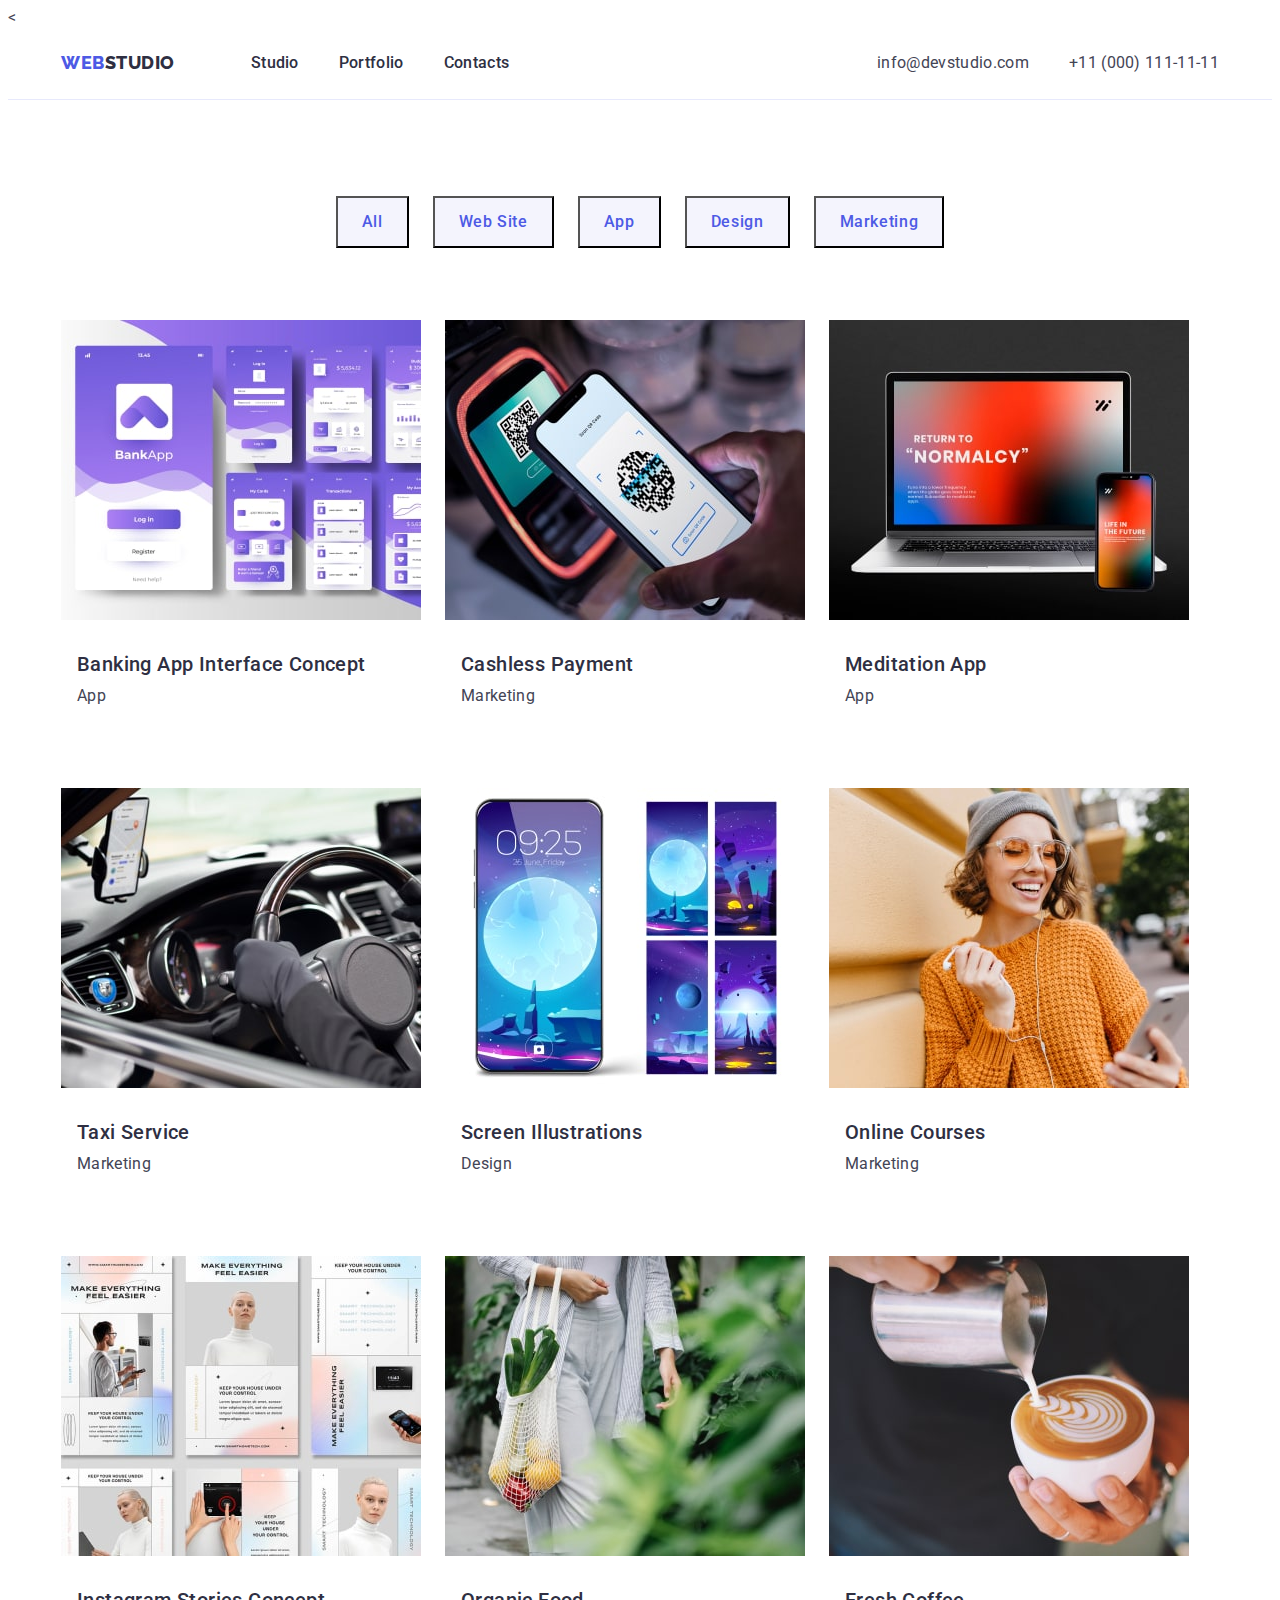
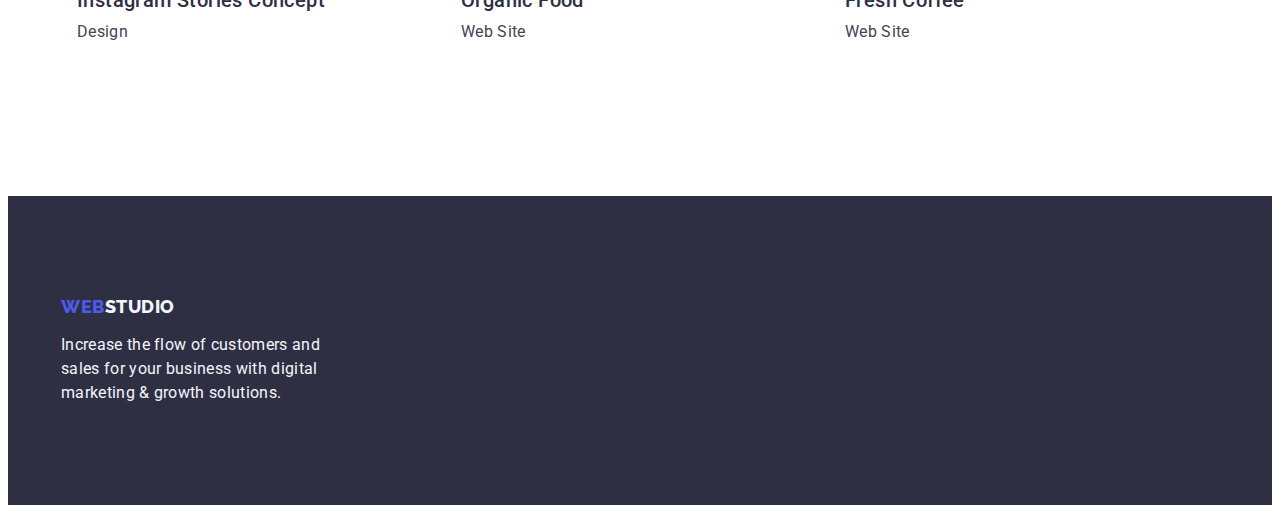
==== commit 10641e0f: "hw-03-09" ====
--- a/portfolio.html
+++ b/portfolio.html
@@ -60,8 +60,8 @@
       </div>
     </header>
     <main>
-      <section>
-        <div class="portfolio container">
+      <section class="portfolio">
+        <div class="container">
           <div class="visually-hidden">
             <h1>Projects</h1>
           </div>
--- a/css/style.css
+++ b/css/style.css
@@ -79,14 +79,14 @@
     align-items: center;
     padding-left: 15px;
     padding-right: 15px;
-    padding: 24px 0;
     justify-content: space-between;
     
 }
 
 .header-navigation {
     display: flex;
-    align-items: center;    
+    align-items: center;
+    padding: 24px 0;    
 }
 
 .header-menu {
@@ -341,12 +341,11 @@
 }
 
 .projects-list {
-    display: flex;
-    padding-top: 96px;
-    padding-bottom: 84px;
+    display: flex;    
     margin: 0 auto;
     justify-content: center;
-    gap: 24px;    
+    gap: 24px;
+    margin-bottom: 72px;  
 }
 
 .button-project {
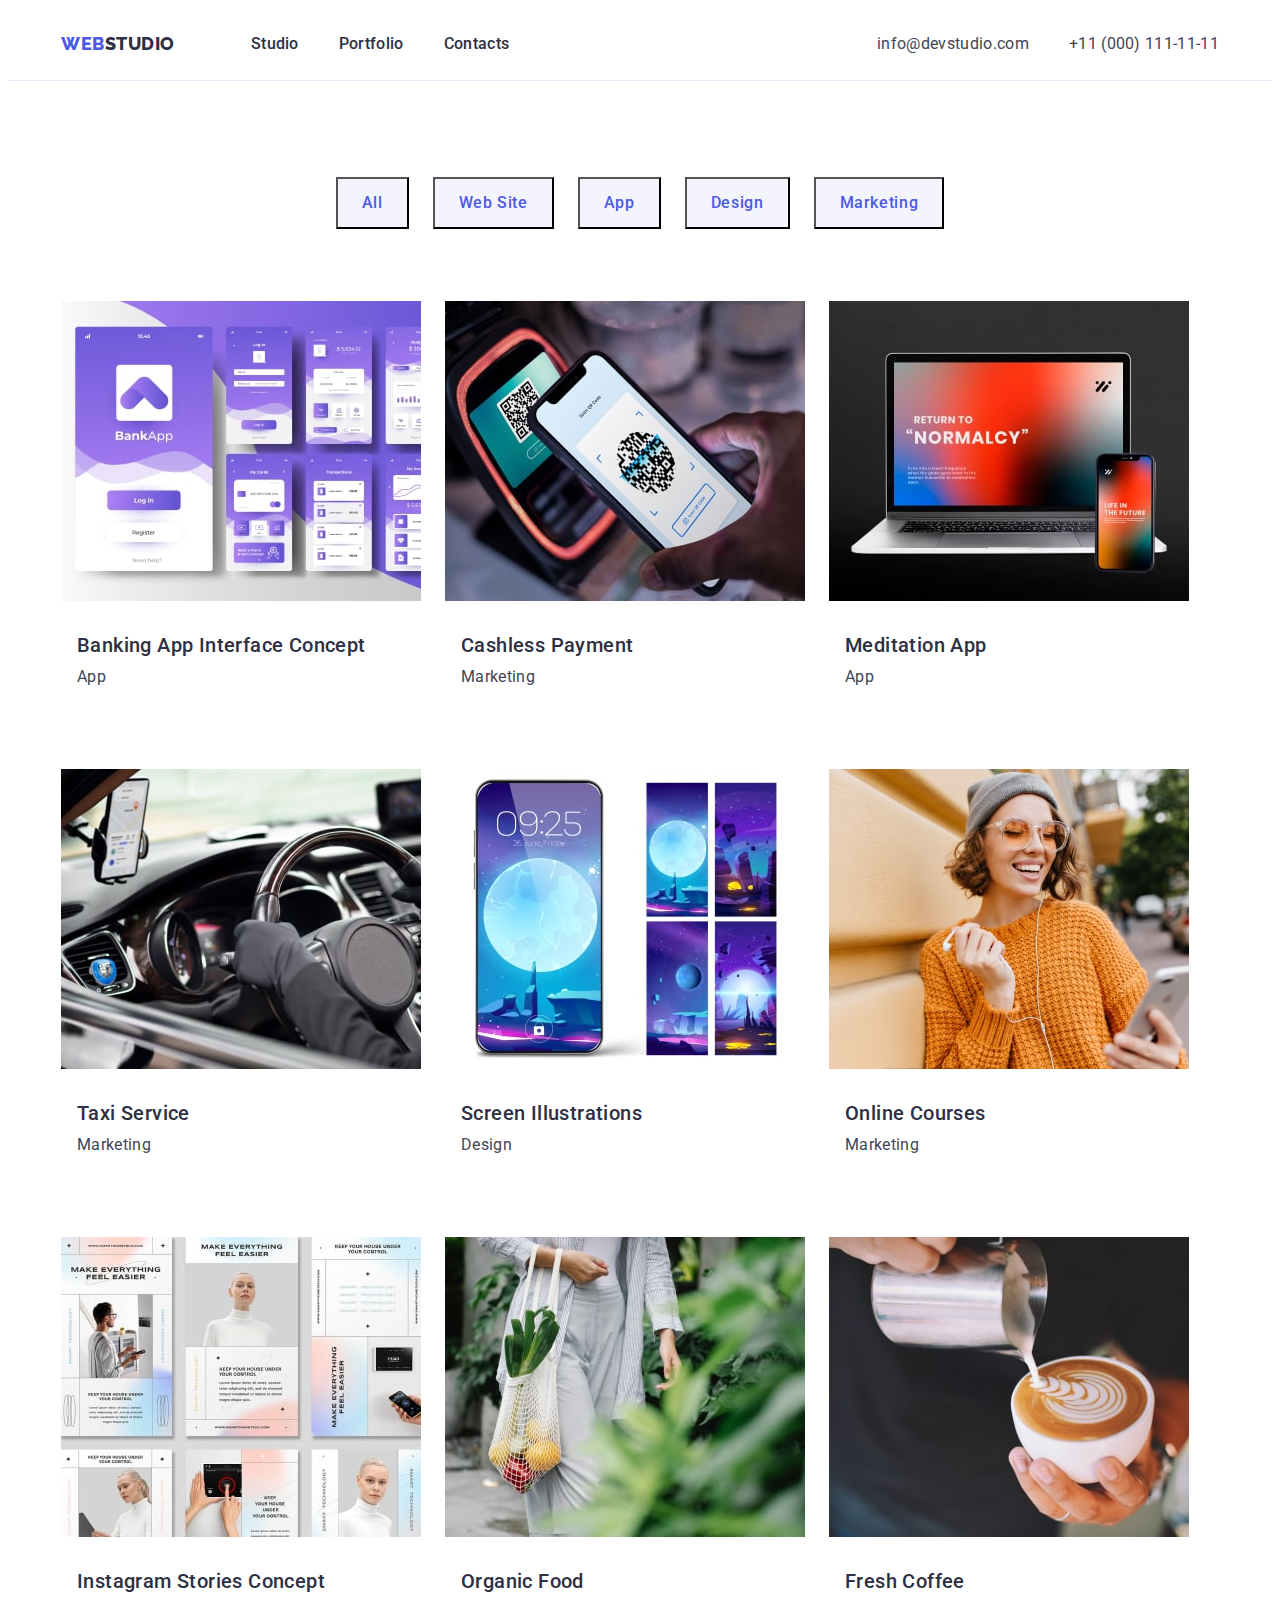
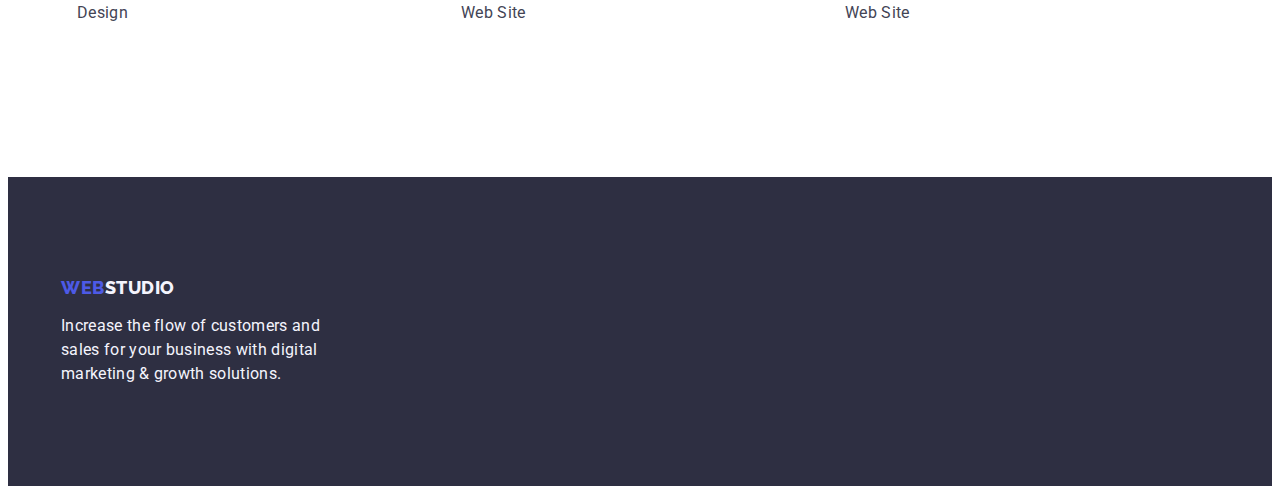
==== commit 6e4d4480: "hw-03-10" ====
--- a/portfolio.html
+++ b/portfolio.html
@@ -1,9 +1,9 @@
-<<!DOCTYPE html>
+<!DOCTYPE html>
 <html lang="en">
   <head>
     <meta charset="UTF-8" />
     <meta name="viewport" content="width=device-width, initial-scale=1.0" />
-    <title>Web Studio(Version 4.0)</title>
+    <title>Portfolio(Version 4.0)</title>
     <link rel="preconnect" href="https://fonts.googleapis.com" />
     <link rel="preconnect" href="https://fonts.gstatic.com" crossorigin />
     <link
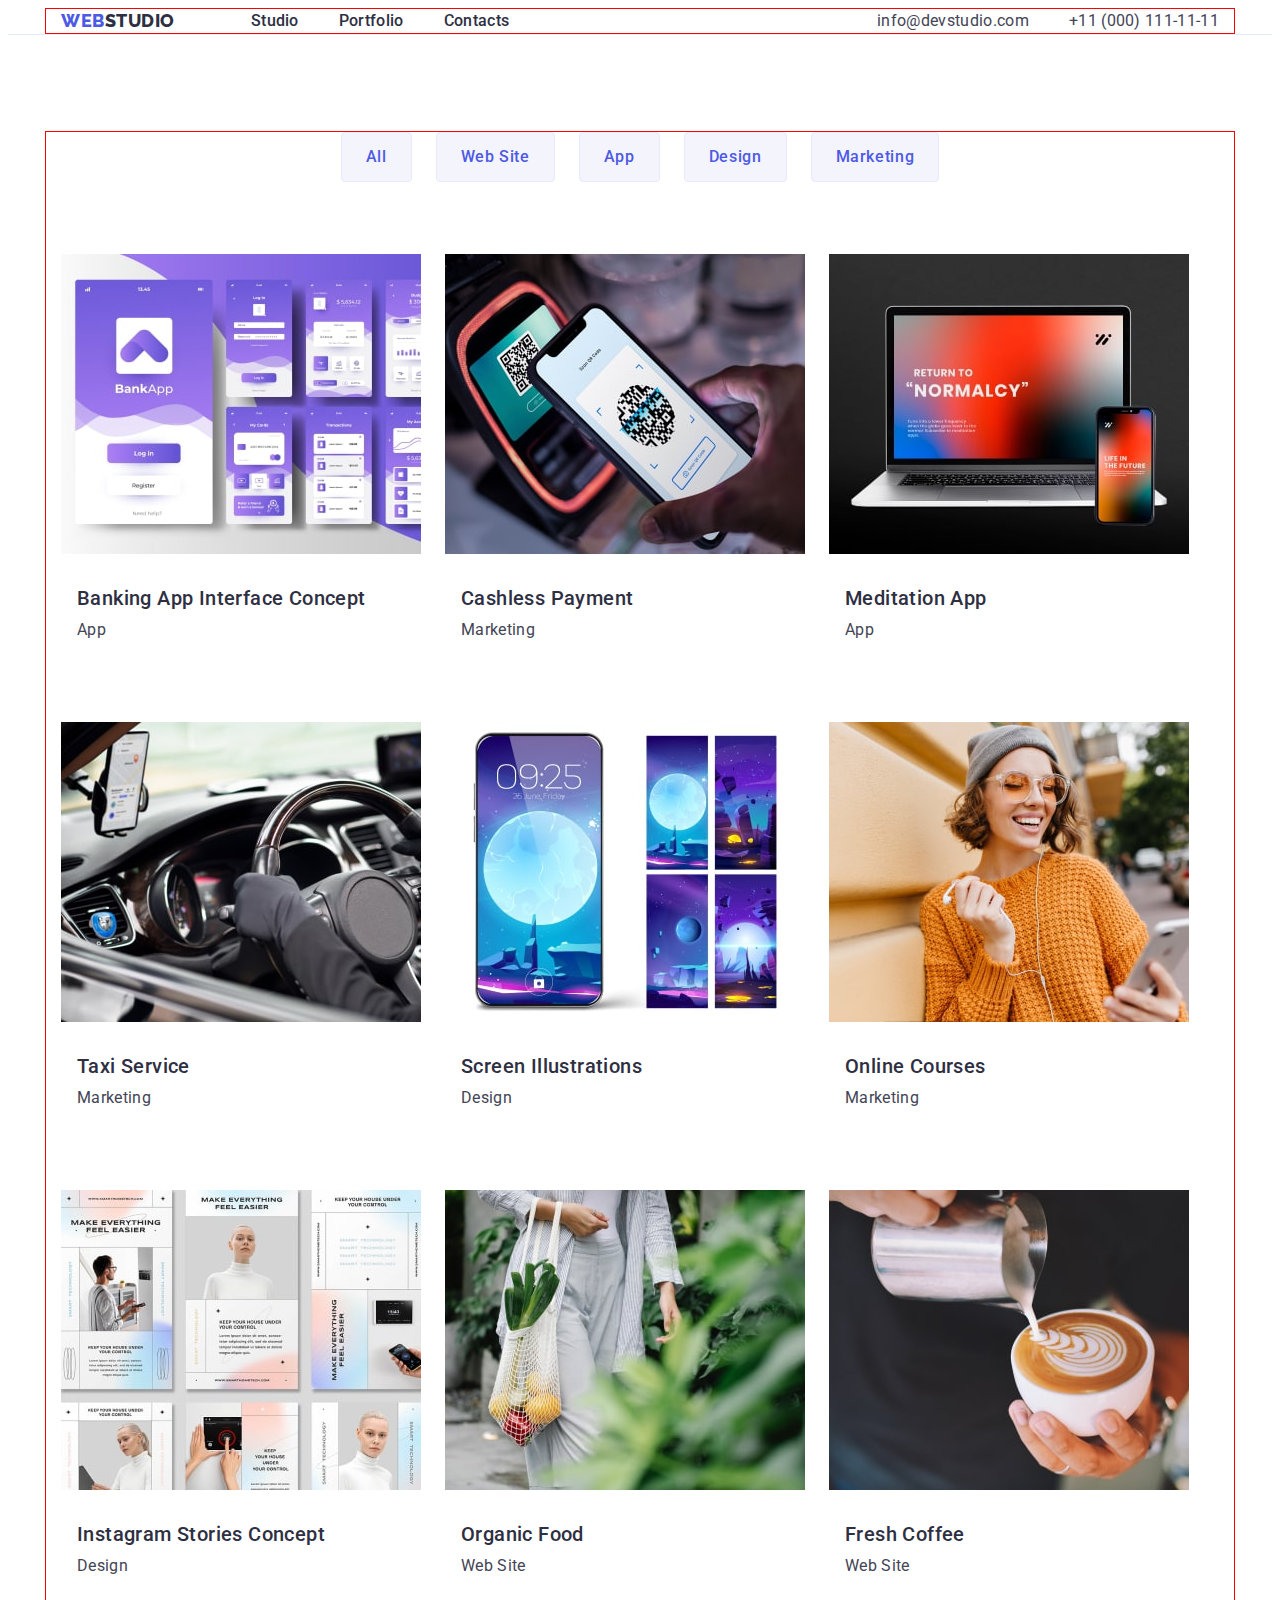
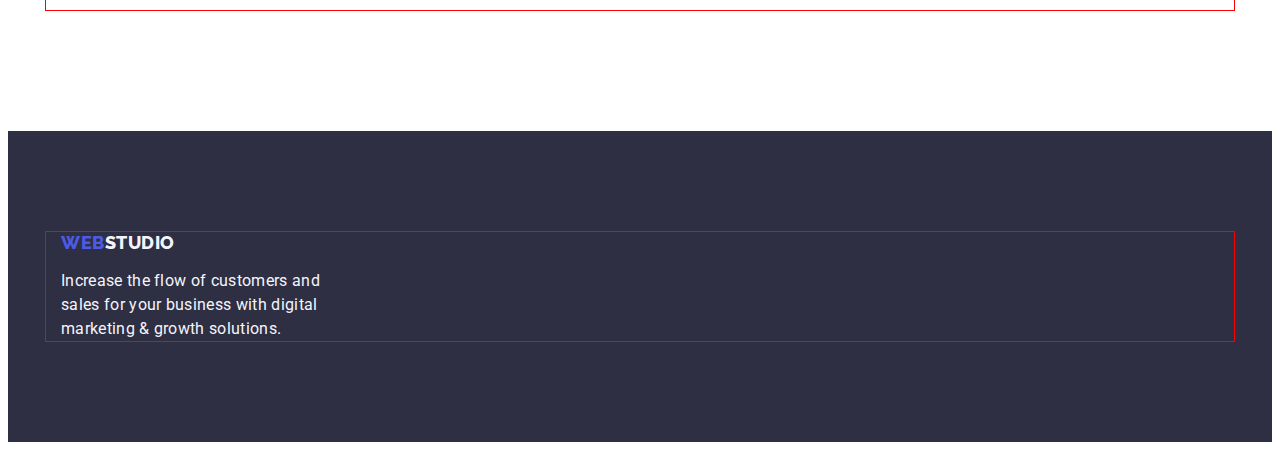
==== commit b7d28d66: "hw-03-14" ====
--- a/portfolio.html
+++ b/portfolio.html
@@ -62,33 +62,35 @@
     <main>
       <section class="portfolio">
         <div class="container">
-          <div class="visually-hidden">
-            <h1>Projects</h1>
-          </div>
+          <h1 class="visually-hidden">Projects</h1>
           <ul class="projects-list list">
             <li><button class="button-project" type="button">All</button></li>
             <li>
               <button class="button-project" type="button">Web Site</button>
             </li>
             <li><button class="button-project" type="button">App</button></li>
-            <li><button class="button-project" type="button">Design</button></li>
+            <li>
+              <button class="button-project" type="button">Design</button>
+            </li>
             <li>
               <button class="button-project" type="button">Marketing</button>
             </li>
-        </div>
-        </ul>
-        <div class="container">
+          </ul>
           <ul class="portfolio-list list">
             <li class="portfolio-item">
               <a class="portfolio-link link" href="./images/bankingapp.jpg">
-                <img src="./images/bankingapp.jpg" alt="bankingapp" width="360" />
+                <img
+                  src="./images/bankingapp.jpg"
+                  alt="bankingapp"
+                  width="360"
+                />
                 <div class="project-text-block">
                   <h2 class="portfolio-projects-titles">
                     Banking App Interface Concept
                   </h2>
                   <p class="portfolio-projects-text">App</p>
                 </div>
-                </a>
+              </a>
             </li>
             <li class="portfolio-item">
               <a class="portfolio-link link" href="./images/cashless.jpg"
@@ -125,7 +127,9 @@
               <a class="portfolio-link link" href="./images/screen.jpg"
                 ><img src="./images/screen.jpg" alt="screen" width="360" />
                 <div class="project-text-block">
-                  <h2 class="portfolio-projects-titles">Screen Illustrations</h2>
+                  <h2 class="portfolio-projects-titles">
+                    Screen Illustrations
+                  </h2>
                   <p class="portfolio-projects-text">Design</p>
                 </div>
               </a>
--- a/css/style.css
+++ b/css/style.css
@@ -38,17 +38,23 @@
     padding-left: 15px;
     padding-right: 15px;
     margin: 0 auto;
-}
-
-
+    border: 1px solid red;
+}
 
 .visually-hidden {
     position: absolute;
-    clip: rect(1px, 1px, 1px, 1px);
     width: 1px;
     height: 1px;
+    margin: -1px;
+    border: 0;
+    padding: 0;
+    white-space: nowrap;
+    clip-path: inset(100%);
+    clip: rect(0 0 0 0);
     overflow: hidden;
 }
+
+
 .link {
     text-decoration: none;
 }
@@ -86,13 +92,13 @@
 .header-navigation {
     display: flex;
     align-items: center;
-    padding: 24px 0;    
 }
 
 .header-menu {
     display: flex;
     gap: 40px;
 }
+
 
 .header-menu-list {
     color: var(--navyblue);
@@ -100,7 +106,9 @@
     font-weight: 500;
     line-height: 1.5;
     letter-spacing: 0.02em;
-}
+    padding: 24px 0;
+}
+
 .header-menu-list:hover,
 .header-menu-list:focus {
     color: var(--ocean);
@@ -359,13 +367,16 @@
         letter-spacing: 0.04em;
         background-color: var(--cloud);
         cursor: pointer;
-        padding: 12px 24px;        
+        padding: 12px 24px;  
+        border: 1px solid var(--cornflower);
+        border-radius: 4px;
 }
 
 .button-project:hover,
 .button-project:focus {
     color: var(--white);
     background-color: var(--ocean);
+    border: 1px solid transparent;
 }
 
 .portfolio-list {
